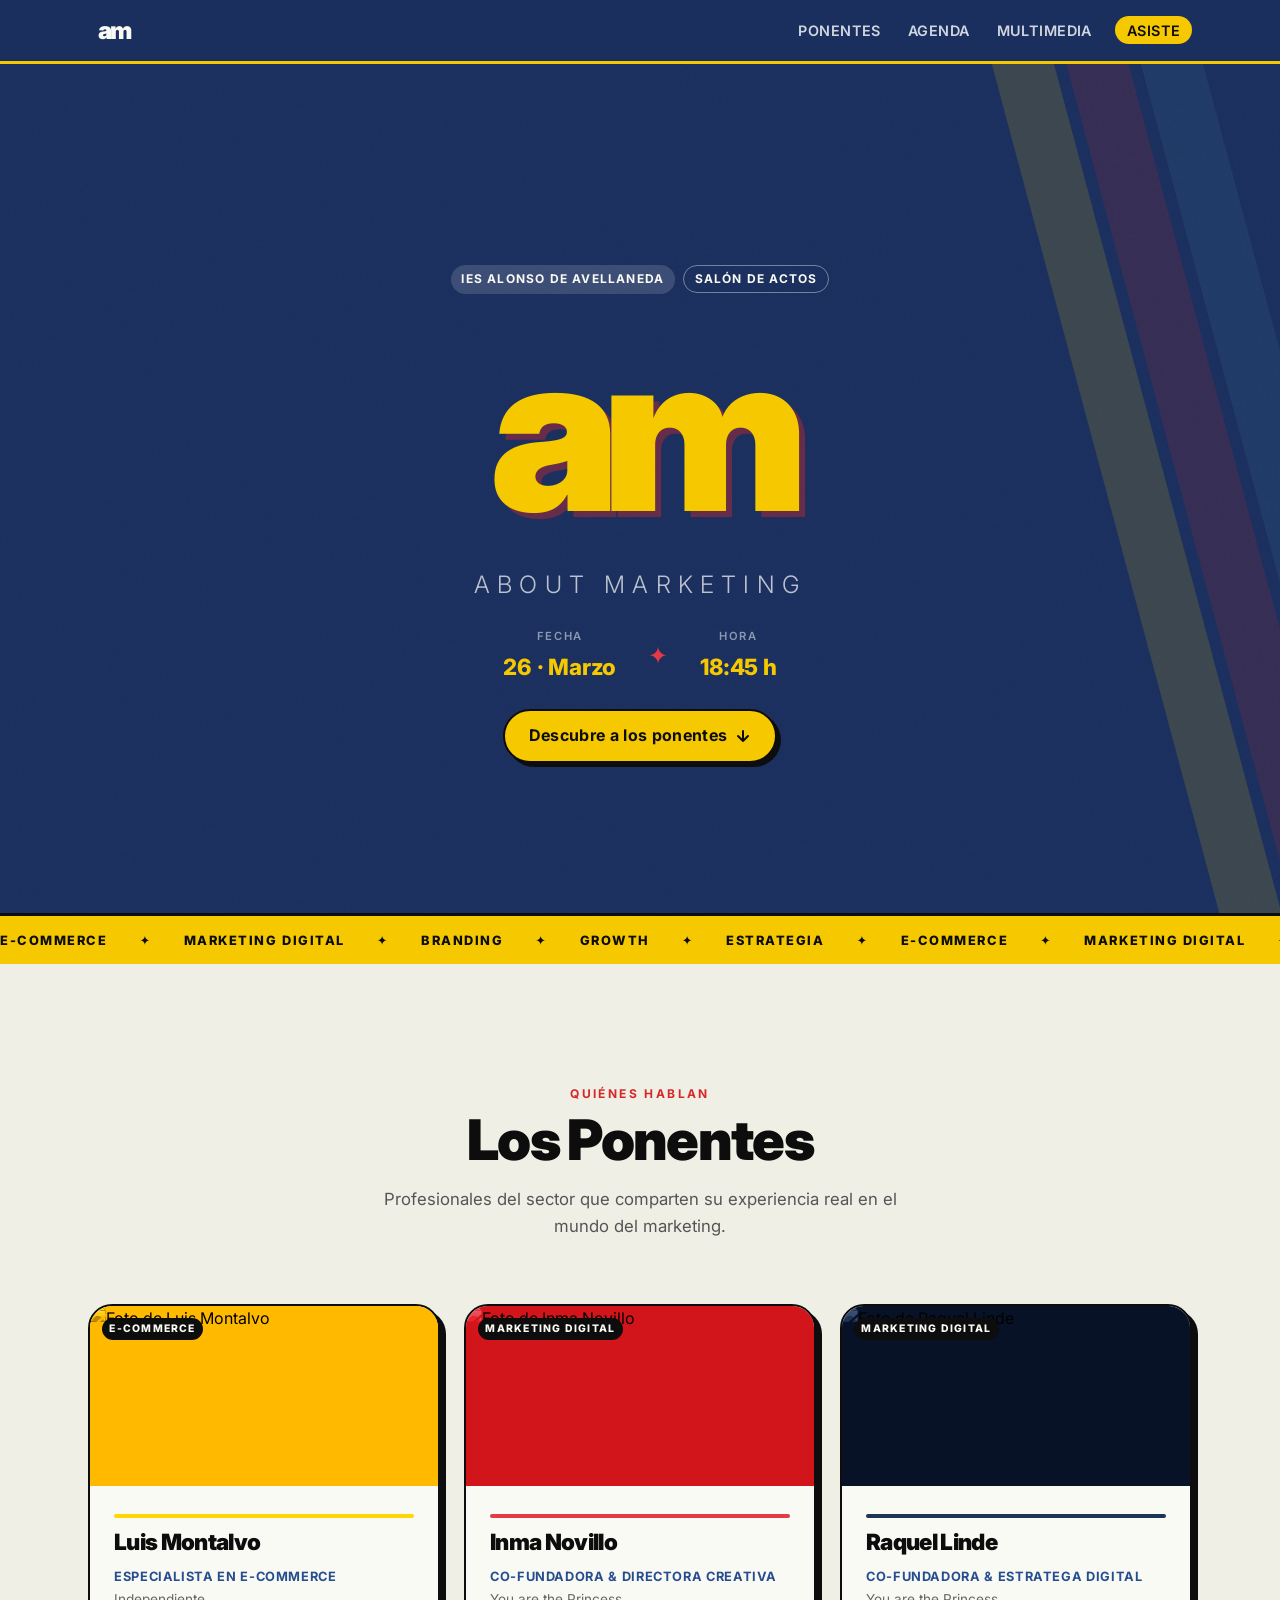
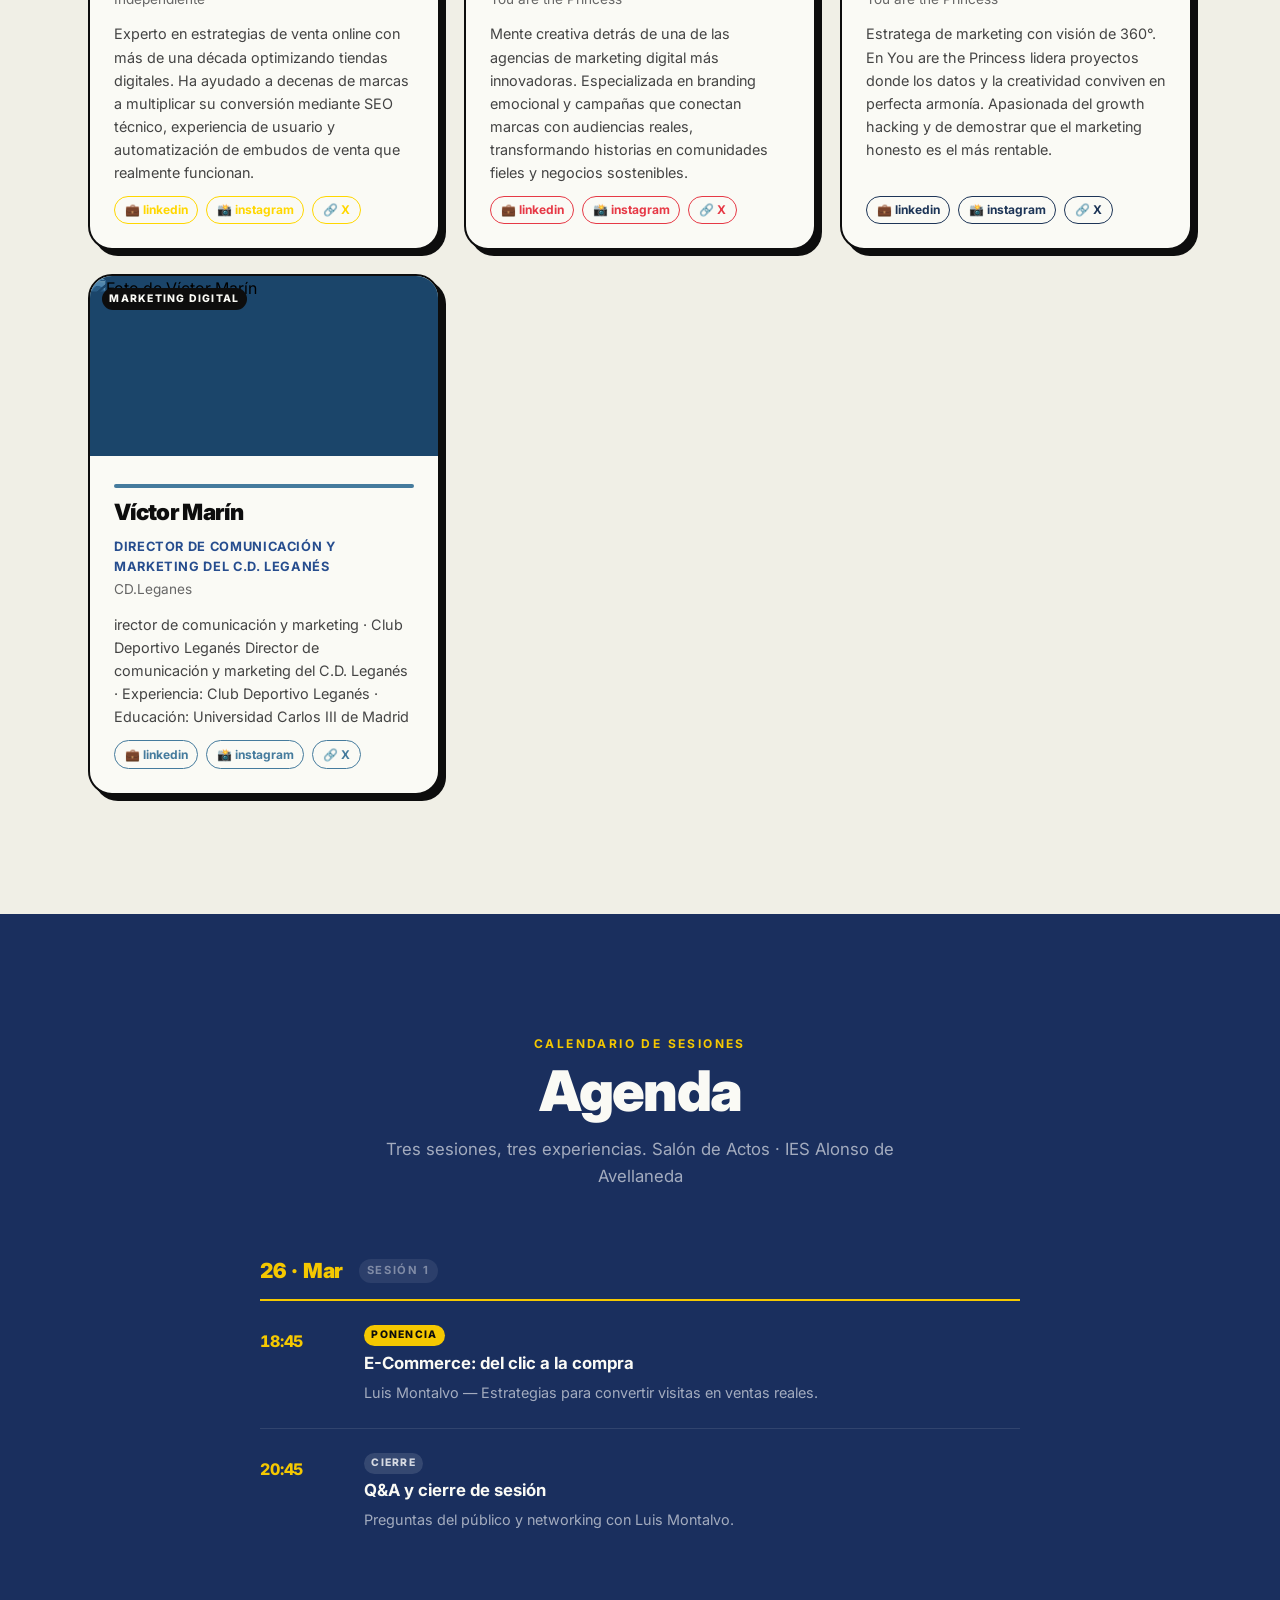
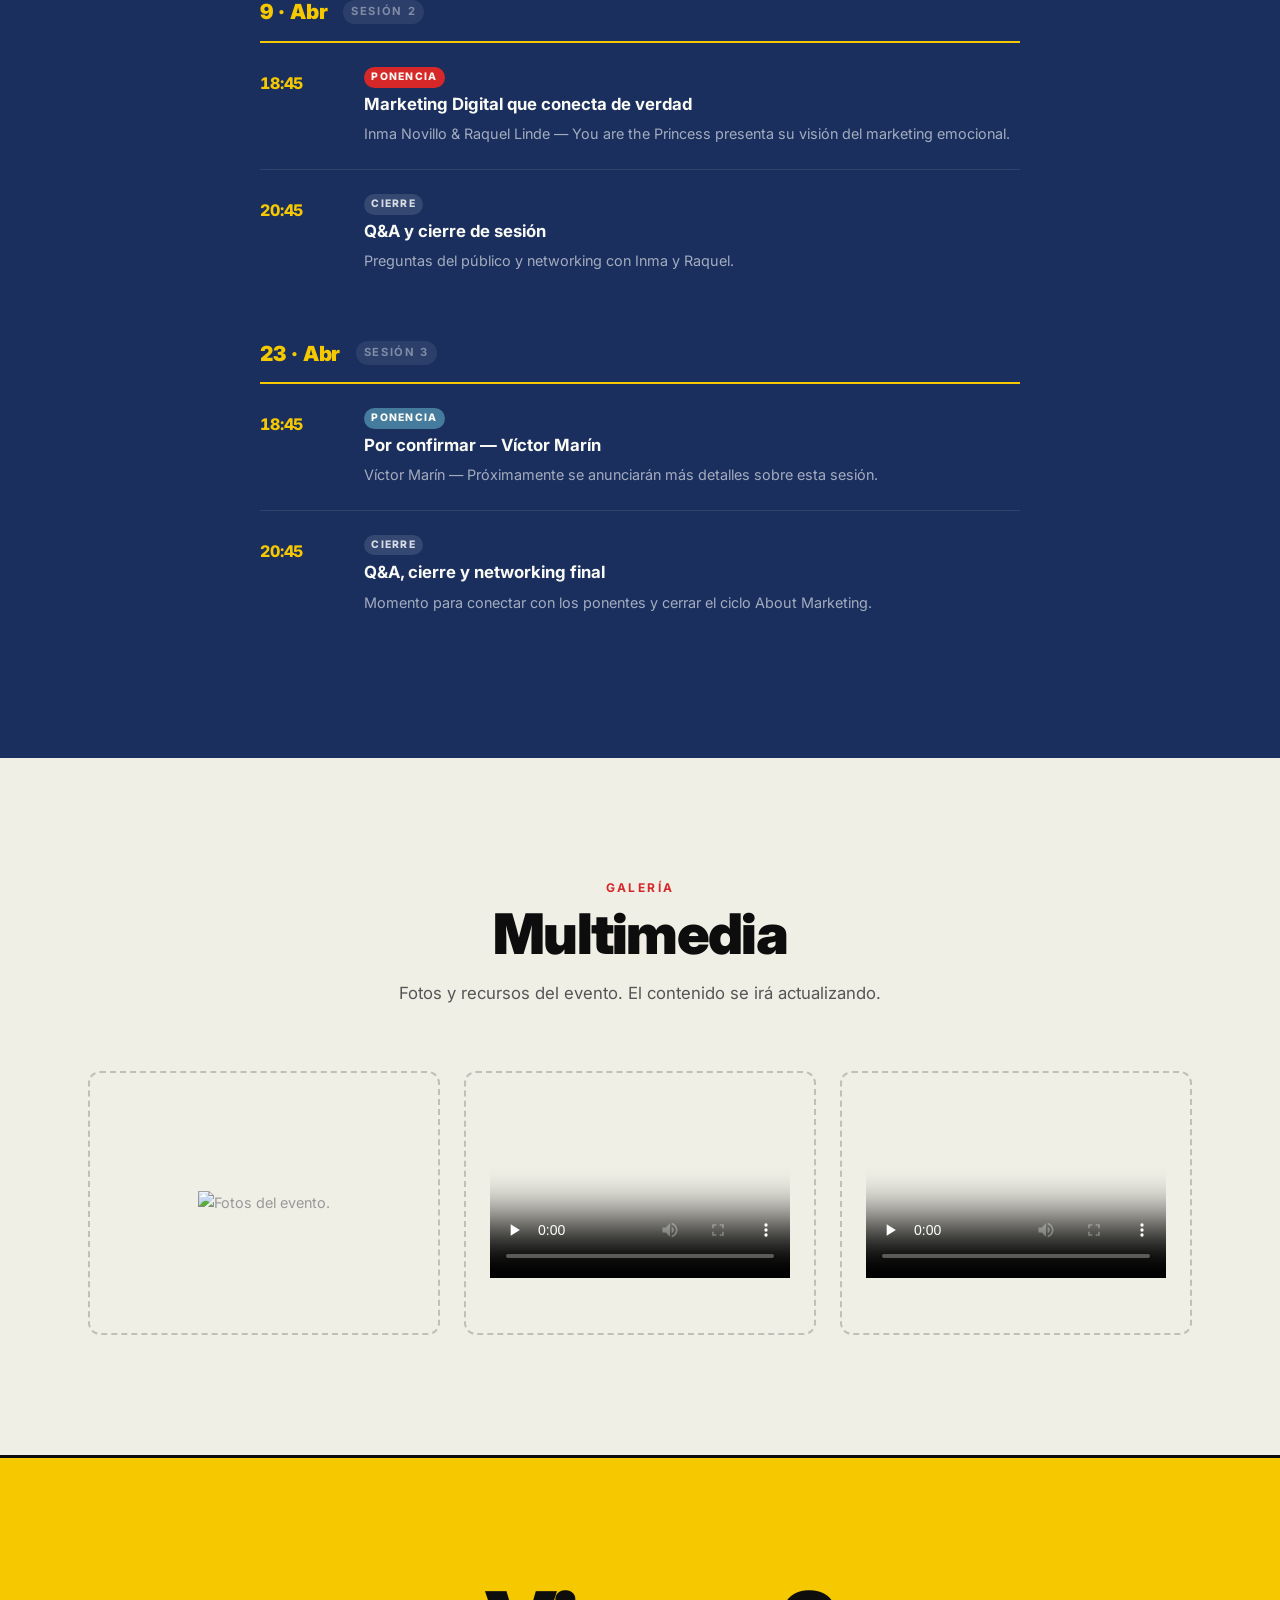
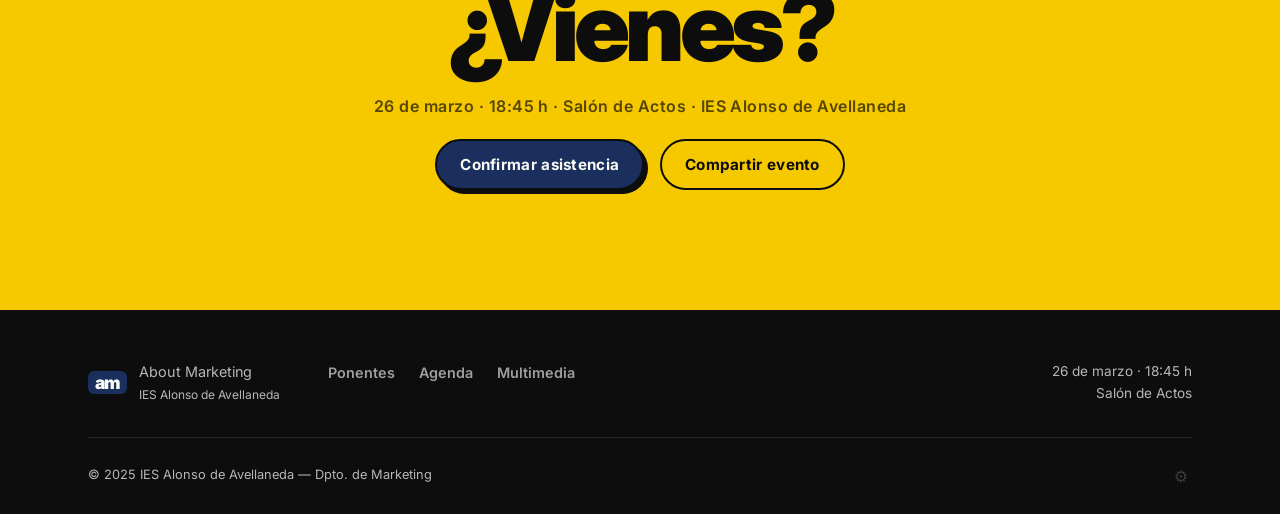
==== index.html @ 589b4cef "Codigo" ====
<!DOCTYPE html>
<html lang="es">
<head>
  <meta charset="UTF-8" />
  <meta name="viewport" content="width=device-width, initial-scale=1.0" />
  <title>About Marketing — IES Alonso de Avellaneda</title>
  <meta name="description" content="Evento de marketing en el IES Alonso de Avellaneda. 26 de marzo, 18:45h." />
  <link rel="preconnect" href="https://fonts.googleapis.com" />
  <link rel="preconnect" href="https://fonts.gstatic.com" crossorigin />
  <link href="https://fonts.googleapis.com/css2?family=Inter:wght@300;400;500;600;700;900&display=swap" rel="stylesheet" />
  <link rel="stylesheet" href="style.css" />
</head>
<body>

  <!-- ═══════════════════════════════ HEADER / NAV ═══════════════════════════════ -->
  <header class="site-header" id="site-header">
    <nav class="nav-container">
      <a href="#hero" class="nav-logo" aria-label="About Marketing">
        <span class="logo-am">am</span>
      </a>
      <button class="nav-toggle" id="nav-toggle" aria-label="Abrir menú" aria-expanded="false">
        <span></span><span></span><span></span>
      </button>
      <ul class="nav-links" id="nav-links" role="list">
        <li><a href="#ponentes" class="nav-link">Ponentes</a></li>
        <li><a href="#agenda" class="nav-link">Agenda</a></li>
        <li><a href="#multimedia" class="nav-link">Multimedia</a></li>
        <li><a href="#contacto" class="nav-link nav-link--cta">Asiste</a></li>
      </ul>
    </nav>
  </header>

  <main>

    <!-- ═══════════════════════════════ HERO ═══════════════════════════════ -->
    <section class="hero" id="hero" aria-label="Presentación del evento">
      <div class="hero__noise"></div>
      <div class="hero__stripes" aria-hidden="true">
        <div class="stripe stripe--yellow"></div>
        <div class="stripe stripe--red"></div>
        <div class="stripe stripe--blue"></div>
      </div>

      <div class="hero__content">
        <div class="hero__eyebrow">
          <span class="badge">IES Alonso de Avellaneda</span>
          <span class="badge badge--outline">Salón de Actos</span>
        </div>

        <h1 class="hero__logo-text" aria-label="About Marketing">
          <span class="logo-big">am</span>
        </h1>

        <p class="hero__tagline">About Marketing</p>

        <div class="hero__meta">
          <div class="hero__date">
            <span class="meta-label">Fecha</span>
            <strong class="meta-value">26 · Marzo</strong>
          </div>
          <div class="hero__divider" aria-hidden="true">✦</div>
          <div class="hero__time">
            <span class="meta-label">Hora</span>
            <strong class="meta-value">18:45 h</strong>
          </div>
        </div>

        <a href="#ponentes" class="btn btn--primary hero__cta">
          Descubre a los ponentes
          <svg width="16" height="16" viewBox="0 0 16 16" fill="none" aria-hidden="true">
            <path d="M8 3v10M3 8l5 5 5-5" stroke="currentColor" stroke-width="2" stroke-linecap="round" stroke-linejoin="round"/>
          </svg>
        </a>
      </div>

      <div class="hero__ticker" aria-hidden="true">
        <div class="ticker__inner">
          <span>E-COMMERCE</span>
          <span>✦</span>
          <span>MARKETING DIGITAL</span>
          <span>✦</span>
          <span>BRANDING</span>
          <span>✦</span>
          <span>GROWTH</span>
          <span>✦</span>
          <span>ESTRATEGIA</span>
          <span>✦</span>
          <span>E-COMMERCE</span>
          <span>✦</span>
          <span>MARKETING DIGITAL</span>
          <span>✦</span>
          <span>BRANDING</span>
          <span>✦</span>
          <span>GROWTH</span>
          <span>✦</span>
          <span>ESTRATEGIA</span>
          <span>✦</span>
        </div>
      </div>
    </section>

    <!-- ═══════════════════════════════ PONENTES ═══════════════════════════════ -->
    <section class="section ponentes" id="ponentes" aria-labelledby="ponentes-title">
      <div class="container">
        <header class="section__header">
          <p class="section__eyebrow">Quiénes hablan</p>
          <h2 class="section__title" id="ponentes-title">Los Ponentes</h2>
          <p class="section__subtitle">Profesionales del sector que comparten su experiencia real en el mundo del marketing.</p>
        </header>

        <!-- JS renderiza las cards aquí -->
        <div class="ponentes__grid" id="ponentes-grid" role="list" aria-live="polite" aria-label="Lista de ponentes">
          <!-- cards inyectadas por utils.js -->
        </div>

        <div class="ponentes__loading" id="ponentes-loading" aria-live="polite">
          <div class="loader"></div>
          <p>Cargando ponentes…</p>
        </div>
      </div>
    </section>

    <!-- ═══════════════════════════════ AGENDA ═══════════════════════════════ -->
    <section class="section agenda" id="agenda" aria-labelledby="agenda-title">
      <div class="container">
        <header class="section__header">
          <p class="section__eyebrow">Calendario de sesiones</p>
          <h2 class="section__title" id="agenda-title">Agenda</h2>
          <p class="section__subtitle" style="color:rgba(255,255,255,0.6);">Tres sesiones, tres experiencias. Salón de Actos · IES Alonso de Avellaneda</p>
        </header>

        <!-- ── SESIÓN 1 · 26 marzo ── -->
        <div class="agenda__session">
          <div class="agenda__session-header">
            <span class="agenda__session-date">26 · Mar</span>
            <span class="agenda__session-label">Sesión 1</span>
          </div>
          <ol class="agenda__list" role="list">
            <li class="agenda__item">
              <div class="agenda__time">18:45</div>
              <div class="agenda__body">
                <span class="agenda__tag agenda__tag--yellow">Ponencia</span>
                <h3 class="agenda__event">E-Commerce: del clic a la compra</h3>
                <p class="agenda__desc">Luis Montalvo — Estrategias para convertir visitas en ventas reales.</p>
              </div>
            </li>
            <li class="agenda__item">
              <div class="agenda__time">20:45</div>
              <div class="agenda__body">
                <span class="agenda__tag">Cierre</span>
                <h3 class="agenda__event">Q&A y cierre de sesión</h3>
                <p class="agenda__desc">Preguntas del público y networking con Luis Montalvo.</p>
              </div>
            </li>
          </ol>
        </div>

        <!-- ── SESIÓN 2 · 9 abril ── -->
        <div class="agenda__session">
          <div class="agenda__session-header">
            <span class="agenda__session-date">9 · Abr</span>
            <span class="agenda__session-label">Sesión 2</span>
          </div>
          <ol class="agenda__list" role="list">
            <li class="agenda__item">
              <div class="agenda__time">18:45</div>
              <div class="agenda__body">
                <span class="agenda__tag agenda__tag--red">Ponencia</span>
                <h3 class="agenda__event">Marketing Digital que conecta de verdad</h3>
                <p class="agenda__desc">Inma Novillo & Raquel Linde — You are the Princess presenta su visión del marketing emocional.</p>
              </div>
            </li>
            <li class="agenda__item">
              <div class="agenda__time">20:45</div>
              <div class="agenda__body">
                <span class="agenda__tag">Cierre</span>
                <h3 class="agenda__event">Q&A y cierre de sesión</h3>
                <p class="agenda__desc">Preguntas del público y networking con Inma y Raquel.</p>
              </div>
            </li>
          </ol>
        </div>

        <!-- ── SESIÓN 3 · 23 abril ── -->
        <div class="agenda__session">
          <div class="agenda__session-header">
            <span class="agenda__session-date">23 · Abr</span>
            <span class="agenda__session-label">Sesión 3</span>
          </div>
          <ol class="agenda__list" role="list">
            <li class="agenda__item">
              <div class="agenda__time">18:45</div>
              <div class="agenda__body">
                <span class="agenda__tag agenda__tag--blue">Ponencia</span>
                <h3 class="agenda__event">Por confirmar — Víctor Marín</h3>
                <p class="agenda__desc">Víctor Marín — Próximamente se anunciarán más detalles sobre esta sesión.</p>
              </div>
            </li>
            <li class="agenda__item">
              <div class="agenda__time">20:45</div>
              <div class="agenda__body">
                <span class="agenda__tag">Cierre</span>
                <h3 class="agenda__event">Q&A, cierre y networking final</h3>
                <p class="agenda__desc">Momento para conectar con los ponentes y cerrar el ciclo About Marketing.</p>
              </div>
            </li>
          </ol>
        </div>

      </div>
    </section>

    <!-- ═══════════════════════════════ MULTIMEDIA ═══════════════════════════════ -->
    <section class="section multimedia" id="multimedia" aria-labelledby="multimedia-title">
      <div class="container">
        <header class="section__header">
          <p class="section__eyebrow">Galería</p>
          <h2 class="section__title" id="multimedia-title">Multimedia</h2>
          <p class="section__subtitle">Fotos y recursos del evento. El contenido se irá actualizando.</p>
        </header>

        <div class="multimedia__grid">
          <div class="multimedia__placeholder">
            <img src="fotos/evento1.png" alt="Fotos del evento." loading="lazy"/>
          </div>
          <div class="multimedia__placeholder">
            <video controls preload="none" poster="fotos/miniatura1.png">
                <source src="videos/camino.mp4" type="video/mp4" />
            </video>
          </div>
          <div class="multimedia__placeholder">
            <video controls preload="none" poster="fotos/miniatura.png">
                <source src="videos/evento.mp4" type="video/mp4" />
            </video>
          </div>
        </div>
      </div>
    </section>

    <!-- ═══════════════════════════════ CONTACTO / CTA ═══════════════════════════════ -->
    <section class="section contacto" id="contacto" aria-labelledby="contacto-title">
      <div class="container">
        <div class="contacto__inner">
          <h2 class="contacto__title" id="contacto-title">¿Vienes?</h2>
          <p class="contacto__desc">26 de marzo · 18:45 h · Salón de Actos · IES Alonso de Avellaneda</p>
          <div class="contacto__actions">
            <a href="mailto:info@iesalonsoavellaneda.es" class="btn btn--primary">Confirmar asistencia</a>
            <button class="btn btn--ghost" id="share-btn">Compartir evento</button>
          </div>
        </div>
      </div>
    </section>

  </main>

  <!-- ═══════════════════════════════ FOOTER ═══════════════════════════════ -->
  <footer class="site-footer" id="footer">
    <div class="container">
      <div class="footer__grid">
        <div class="footer__brand">
          <span class="logo-am logo-am--small">am</span>
          <p>About Marketing<br><small>IES Alonso de Avellaneda</small></p>
        </div>
        <div class="footer__links">
          <a href="#ponentes">Ponentes</a>
          <a href="#agenda">Agenda</a>
          <a href="#multimedia">Multimedia</a>
        </div>
        <div class="footer__info">
          <p>26 de marzo · 18:45 h</p>
          <p>Salón de Actos</p>
        </div>
      </div>
      <div class="footer__bottom">
        <p>&copy; 2025 IES Alonso de Avellaneda — Dpto. de Marketing</p>
        <!-- Trigger oculto para panel de gestión -->
        <button class="admin-trigger" id="admin-trigger" aria-label="Administración" title="Panel de gestión">⚙</button>
      </div>
    </div>
  </footer>

  <!-- ═══════════════════════════════ MODAL ADMIN ═══════════════════════════════ -->
  <div class="modal-overlay" id="admin-modal" role="dialog" aria-modal="true" aria-labelledby="modal-title" hidden>
    <div class="modal">
      <button class="modal__close" id="modal-close" aria-label="Cerrar modal">&times;</button>

      <!-- Pantalla de login -->
      <div class="modal__screen" id="screen-login">
        <h2 class="modal__title" id="modal-title">🔐 Panel de Gestión</h2>
        <p class="modal__subtitle">Introduce la contraseña para continuar</p>
        <div class="form-group">
          <label for="admin-password" class="form-label">Contraseña</label>
          <input type="password" id="admin-password" class="form-input" placeholder="••••••••" autocomplete="current-password" />
        </div>
        <p class="form-error" id="login-error" hidden>Contraseña incorrecta. Inténtalo de nuevo.</p>
        <button class="btn btn--primary btn--full" id="login-submit">Acceder</button>
      </div>

      <!-- Pantalla de formulario de nuevo ponente -->
      <div class="modal__screen" id="screen-form" hidden>
        <h2 class="modal__title">✨ Añadir Ponente</h2>
        <p class="modal__subtitle">El nuevo ponente aparecerá junto al resto al guardar.</p>

        <div class="form-group">
          <label for="f-nombre" class="form-label">Nombre completo *</label>
          <input type="text" id="f-nombre" class="form-input" placeholder="Ej: Ana García" required />
        </div>
        <div class="form-group">
          <label for="f-cargo" class="form-label">Cargo *</label>
          <input type="text" id="f-cargo" class="form-input" placeholder="Ej: CEO & Fundadora" required />
        </div>
        <div class="form-group">
          <label for="f-empresa" class="form-label">Empresa *</label>
          <input type="text" id="f-empresa" class="form-input" placeholder="Ej: Mi Startup SL" required />
        </div>
        <div class="form-group">
          <label for="f-tema" class="form-label">Tema de ponencia *</label>
          <input type="text" id="f-tema" class="form-input" placeholder="Ej: Social Media" required />
        </div>
        <div class="form-group">
          <label for="f-bio" class="form-label">Bio corta (40-60 palabras) *</label>
          <textarea id="f-bio" class="form-input form-textarea" rows="4" placeholder="Breve descripción profesional…" required></textarea>
          <small class="form-hint" id="bio-counter">0 palabras</small>
        </div>
        <div class="form-group">
          <label for="f-linkedin" class="form-label">LinkedIn (URL)</label>
          <input type="url" id="f-linkedin" class="form-input" placeholder="https://linkedin.com/in/…" />
        </div>
        <div class="form-group">
          <label for="f-instagram" class="form-label">Instagram (URL)</label>
          <input type="url" id="f-instagram" class="form-input" placeholder="https://instagram.com/…" />
        </div>
        <div class="form-group">
          <label for="f-color" class="form-label">Color de acento</label>
          <div class="color-picker-row">
            <input type="color" id="f-color" class="form-color" value="#FFD700" />
            <span id="f-color-label">#FFD700</span>
          </div>
        </div>

        <p class="form-error" id="form-error" hidden>Por favor completa todos los campos obligatorios.</p>
        <p class="form-success" id="form-success" hidden>✅ Ponente añadido correctamente.</p>

        <div class="form-actions">
          <button class="btn btn--ghost" id="form-cancel">Cancelar</button>
          <button class="btn btn--primary" id="form-submit">Guardar Ponente</button>
        </div>

        <!-- Sección gestión de ponentes guardados -->
        <div class="saved-ponentes" id="saved-ponentes-section">
          <h3 class="saved-title">Ponentes en LocalStorage</h3>
          <ul id="saved-ponentes-list" class="saved-list"></ul>
          <button class="btn btn--danger" id="clear-storage" style="margin-top:1rem;font-size:0.8rem;">🗑 Limpiar LocalStorage</button>
        </div>
      </div>
    </div>
  </div>

  <script src="utils.js"></script>
</body>
</html>
---- style.css ----
/* ═══════════════════════════════════════════════════════
   ABOUT MARKETING — style.css
   Estética: Festival Retro California · Paleta Amarillo/Azul/Rojo
   ═══════════════════════════════════════════════════════ */

/* ── TOKENS ─────────────────────────────────────────── */
:root {
  --yellow:      #F5C800;
  --yellow-dark: #D4A900;
  --red:         #D62828;
  --red-light:   #E63946;
  --blue:        #1A2F5E;
  --blue-mid:    #264D8E;
  --blue-light:  #457B9D;
  --white:       #FAFAF5;
  --off-white:   #F0EFE6;
  --ink:         #0D0D0D;

  --radius-sm:   6px;
  --radius-md:   12px;
  --radius-lg:   24px;
  --radius-pill: 999px;

  --shadow-sm: 0 2px 8px rgba(0,0,0,0.12);
  --shadow-md: 0 6px 24px rgba(0,0,0,0.18);
  --shadow-lg: 0 16px 48px rgba(0,0,0,0.24);

  --nav-h: 64px;
  --section-gap: clamp(64px, 10vw, 120px);
  --container-max: 1200px;
  --container-pad: clamp(16px, 4vw, 48px);

  --font-body:    'Inter', system-ui, sans-serif;
  --font-display: 'Inter', system-ui, sans-serif; /* bold weights as display */

  --ease-spring: cubic-bezier(0.34, 1.56, 0.64, 1);
  --ease-smooth: cubic-bezier(0.4, 0, 0.2, 1);
}

/* ── RESET & BASE ───────────────────────────────────── */
*, *::before, *::after {
  box-sizing: border-box;
  margin: 0;
  padding: 0;
}

html {
  scroll-behavior: smooth;
  scroll-padding-top: var(--nav-h);
  font-size: 16px;
  -webkit-text-size-adjust: 100%;
}

body {
  font-family: var(--font-body);
  background-color: var(--off-white);
  color: var(--ink);
  line-height: 1.6;
  overflow-x: hidden;
}

img, video { max-width: 100%; display: block; }
button { cursor: pointer; border: none; background: none; font-family: inherit; }
a { color: inherit; text-decoration: none; }
ul, ol { list-style: none; }
[hidden] { display: none !important; }

/* ── LOGO AM ────────────────────────────────────────── */
.logo-am {
  font-family: var(--font-body);
  font-weight: 900;
  font-size: 1.5rem;
  letter-spacing: -0.06em;
  color: var(--white);
  background: var(--blue);
  padding: 0.15em 0.4em;
  border-radius: var(--radius-sm);
  display: inline-block;
  line-height: 1;
  text-transform: lowercase;
  transition: transform 0.2s var(--ease-spring), background 0.2s;
}
.logo-am:hover { transform: rotate(-3deg) scale(1.08); background: var(--red); }
.logo-am--small { font-size: 1.1rem; }

/* ── CONTAINER ──────────────────────────────────────── */
.container {
  max-width: var(--container-max);
  margin-inline: auto;
  padding-inline: var(--container-pad);
}

/* ── BUTTONS ────────────────────────────────────────── */
.btn {
  display: inline-flex;
  align-items: center;
  gap: 0.5em;
  padding: 0.75em 1.5em;
  border-radius: var(--radius-pill);
  font-weight: 700;
  font-size: 0.95rem;
  letter-spacing: 0.02em;
  transition: transform 0.2s var(--ease-spring), box-shadow 0.2s, background 0.2s, color 0.2s;
  position: relative;
  overflow: hidden;
}
.btn::after {
  content: '';
  position: absolute;
  inset: 0;
  background: rgba(255,255,255,0.15);
  opacity: 0;
  transition: opacity 0.2s;
}
.btn:hover::after { opacity: 1; }
.btn:hover { transform: translateY(-3px); box-shadow: var(--shadow-md); }
.btn:active { transform: translateY(0); }

.btn--primary {
  background: var(--yellow);
  color: var(--ink);
  border: 2px solid var(--ink);
  box-shadow: 4px 4px 0 var(--ink);
}
.btn--primary:hover { box-shadow: 6px 6px 0 var(--ink), var(--shadow-md); }

.btn--ghost {
  background: transparent;
  color: var(--ink);
  border: 2px solid var(--ink);
}
.btn--ghost:hover { background: var(--ink); color: var(--white); }

.btn--danger {
  background: var(--red);
  color: var(--white);
  border: 2px solid var(--red);
  padding: 0.5em 1em;
  border-radius: var(--radius-sm);
}
.btn--full { width: 100%; justify-content: center; }

/* ── NAV / HEADER ───────────────────────────────────── */
.site-header {
  position: sticky;
  top: 0;
  z-index: 100;
  height: var(--nav-h);
  background: var(--blue);
  border-bottom: 3px solid var(--yellow);
  transition: box-shadow 0.3s;
}
.site-header.scrolled { box-shadow: var(--shadow-md); }

.nav-container {
  max-width: var(--container-max);
  margin-inline: auto;
  padding-inline: var(--container-pad);
  height: 100%;
  display: flex;
  align-items: center;
  justify-content: space-between;
  gap: 2rem;
}

.nav-links {
  display: flex;
  align-items: center;
  gap: 0.25rem;
}

.nav-link {
  color: rgba(255,255,255,0.8);
  font-weight: 600;
  font-size: 0.9rem;
  letter-spacing: 0.03em;
  padding: 0.4em 0.8em;
  border-radius: var(--radius-pill);
  transition: color 0.2s, background 0.2s;
  text-transform: uppercase;
}
.nav-link:hover { color: var(--white); background: rgba(255,255,255,0.1); }
.nav-link--cta {
  background: var(--yellow);
  color: var(--ink) !important;
  margin-left: 0.5rem;
}
.nav-link--cta:hover { background: var(--yellow-dark) !important; }

/* Hamburger */
.nav-toggle {
  display: none;
  flex-direction: column;
  gap: 5px;
  padding: 8px;
}
.nav-toggle span {
  display: block;
  width: 24px;
  height: 2px;
  background: var(--white);
  border-radius: 2px;
  transition: transform 0.3s, opacity 0.3s;
}
.nav-toggle.active span:nth-child(1) { transform: translateY(7px) rotate(45deg); }
.nav-toggle.active span:nth-child(2) { opacity: 0; }
.nav-toggle.active span:nth-child(3) { transform: translateY(-7px) rotate(-45deg); }

@media (max-width: 640px) {
  .nav-toggle { display: flex; }
  .nav-links {
    position: absolute;
    top: var(--nav-h);
    left: 0; right: 0;
    flex-direction: column;
    background: var(--blue);
    padding: 1rem;
    gap: 0.5rem;
    transform: translateY(-110%);
    opacity: 0;
    transition: transform 0.3s var(--ease-smooth), opacity 0.3s;
    border-bottom: 3px solid var(--yellow);
  }
  .nav-links.open { transform: translateY(0); opacity: 1; }
  .nav-link { width: 100%; text-align: center; }
}

/* ── HERO ───────────────────────────────────────────── */
.hero {
  min-height: 100svh;
  background: var(--blue);
  color: var(--white);
  display: flex;
  flex-direction: column;
  justify-content: center;
  align-items: center;
  text-align: center;
  position: relative;
  overflow: hidden;
  padding: calc(var(--nav-h) + 2rem) var(--container-pad) 6rem;
}

/* Noise texture overlay */
.hero__noise {
  position: absolute;
  inset: 0;
  background-image: url("data:image/svg+xml,%3Csvg viewBox='0 0 256 256' xmlns='http://www.w3.org/2000/svg'%3E%3Cfilter id='noise'%3E%3CfeTurbulence type='fractalNoise' baseFrequency='0.9' numOctaves='4' stitchTiles='stitch'/%3E%3C/filter%3E%3Crect width='100%25' height='100%25' filter='url(%23noise)' opacity='0.04'/%3E%3C/svg%3E");
  opacity: 0.4;
  pointer-events: none;
}

/* Decorative stripes */
.hero__stripes {
  position: absolute;
  right: -40px;
  top: 50%;
  transform: translateY(-50%) rotate(-15deg);
  display: flex;
  gap: 12px;
  height: 150%;
  opacity: 0.15;
}
.stripe { width: 60px; height: 100%; }
.stripe--yellow { background: var(--yellow); }
.stripe--red    { background: var(--red); }
.stripe--blue   { background: var(--blue-light); }

.hero__content {
  position: relative;
  z-index: 1;
  display: flex;
  flex-direction: column;
  align-items: center;
  gap: 1.5rem;
  animation: fadeUp 0.8s var(--ease-smooth) both;
}

@keyframes fadeUp {
  from { opacity: 0; transform: translateY(32px); }
  to   { opacity: 1; transform: translateY(0); }
}

.hero__eyebrow {
  display: flex;
  gap: 0.5rem;
  flex-wrap: wrap;
  justify-content: center;
}

.badge {
  font-size: 0.75rem;
  font-weight: 700;
  letter-spacing: 0.1em;
  text-transform: uppercase;
  padding: 0.3em 0.9em;
  border-radius: var(--radius-pill);
  background: rgba(255,255,255,0.15);
  color: var(--white);
  backdrop-filter: blur(8px);
}
.badge--outline {
  background: transparent;
  border: 1px solid rgba(255,255,255,0.4);
}

.logo-big {
  font-family: var(--font-body);
  font-weight: 900;
  font-size: clamp(6rem, 20vw, 14rem);
  letter-spacing: -0.08em;
  line-height: 1;
  color: var(--yellow);
  text-shadow: 6px 6px 0 rgba(214,40,40,0.4);
  display: block;
  animation: fadeUp 0.8s 0.1s var(--ease-smooth) both;
}

.hero__tagline {
  font-size: clamp(1rem, 3vw, 1.5rem);
  font-weight: 300;
  letter-spacing: 0.3em;
  text-transform: uppercase;
  color: rgba(255,255,255,0.7);
  animation: fadeUp 0.8s 0.2s var(--ease-smooth) both;
}

.hero__meta {
  display: flex;
  align-items: center;
  gap: 2rem;
  animation: fadeUp 0.8s 0.3s var(--ease-smooth) both;
}
.hero__date, .hero__time {
  display: flex;
  flex-direction: column;
  gap: 0.2rem;
}
.meta-label {
  font-size: 0.7rem;
  letter-spacing: 0.15em;
  text-transform: uppercase;
  color: rgba(255,255,255,0.5);
  font-weight: 600;
}
.meta-value {
  font-size: clamp(1.1rem, 3vw, 1.4rem);
  font-weight: 800;
  color: var(--yellow);
  letter-spacing: -0.01em;
}
.hero__divider {
  font-size: 1.5rem;
  color: var(--red-light);
  animation: spin 8s linear infinite;
}
@keyframes spin { to { transform: rotate(360deg); } }

.hero__cta {
  animation: fadeUp 0.8s 0.4s var(--ease-smooth) both;
  font-size: 1rem;
}

/* Ticker */
.hero__ticker {
  position: absolute;
  bottom: 0;
  left: 0; right: 0;
  background: var(--yellow);
  color: var(--ink);
  padding: 0.7rem 0;
  overflow: hidden;
  border-top: 3px solid var(--ink);
}
.ticker__inner {
  display: inline-flex;
  gap: 2rem;
  font-weight: 800;
  font-size: 0.8rem;
  letter-spacing: 0.12em;
  white-space: nowrap;
  animation: ticker 20s linear infinite;
}
@keyframes ticker {
  from { transform: translateX(0); }
  to   { transform: translateX(-50%); }
}

/* ── SECTION COMMON ─────────────────────────────────── */
.section {
  padding-block: var(--section-gap);
}
.section__header {
  text-align: center;
  margin-bottom: clamp(2rem, 5vw, 4rem);
}
.section__eyebrow {
  font-size: 0.75rem;
  font-weight: 700;
  letter-spacing: 0.2em;
  text-transform: uppercase;
  color: var(--red);
  margin-bottom: 0.5rem;
}
.section__title {
  font-size: clamp(2rem, 6vw, 3.5rem);
  font-weight: 900;
  letter-spacing: -0.03em;
  line-height: 1.05;
  color: var(--ink);
}
.section__subtitle {
  margin-top: 1rem;
  font-size: 1.05rem;
  color: #555;
  max-width: 560px;
  margin-inline: auto;
}

/* ── PONENTES ───────────────────────────────────────── */
.ponentes { background: var(--off-white); }

.ponentes__grid {
  display: grid;
  grid-template-columns: repeat(auto-fill, minmax(300px, 1fr));
  gap: 1.5rem;
}

.ponentes__loading {
  display: flex;
  flex-direction: column;
  align-items: center;
  gap: 1rem;
  padding: 3rem;
  color: #777;
}
.loader {
  width: 36px; height: 36px;
  border: 3px solid rgba(0,0,0,0.1);
  border-top-color: var(--blue);
  border-radius: 50%;
  animation: spin 0.8s linear infinite;
}

/* ── PONENTE CARD ───────────────────────────────────── */
.card {
  background: var(--white);
  border-radius: var(--radius-lg);
  border: 2px solid var(--ink);
  box-shadow: 6px 6px 0 var(--ink);
  overflow: hidden;
  display: flex;
  flex-direction: column;
  transition: transform 0.25s var(--ease-spring), box-shadow 0.25s var(--ease-spring);
  animation: cardIn 0.5s var(--ease-spring) both;
}
@keyframes cardIn {
  from { opacity: 0; transform: translateY(24px) scale(0.97); }
  to   { opacity: 1; transform: translateY(0) scale(1); }
}
.card:hover {
  transform: translateY(-8px) rotate(-1deg);
  box-shadow: 10px 10px 0 var(--ink);
}

/* Card header / avatar area */
.card__header {
  position: relative;
  height: 180px;
  overflow: hidden;
  display: flex;
  align-items: center;
  justify-content: center;
}
.card__avatar-placeholder {
  width: 100px; height: 100px;
  border-radius: 50%;
  border: 3px solid var(--ink);
  display: flex;
  align-items: center;
  justify-content: center;
  font-size: 2.5rem;
  background: rgba(255,255,255,0.2);
  backdrop-filter: blur(4px);
  z-index: 1;
  position: relative;
}
.card__img {
  width: 100%; height: 100%;
  object-fit: cover;
  /* Duotone via CSS */
  filter: grayscale(100%) contrast(1.2);
  mix-blend-mode: luminosity;
}
.card__img-duotone {
  position: absolute;
  inset: 0;
  mix-blend-mode: multiply;
  opacity: 0.85;
}

.card__tag {
  position: absolute;
  top: 12px; left: 12px;
  background: var(--ink);
  color: var(--white);
  font-size: 0.65rem;
  font-weight: 800;
  letter-spacing: 0.12em;
  text-transform: uppercase;
  padding: 0.25em 0.7em;
  border-radius: var(--radius-pill);
}

.card__body {
  padding: 1.5rem;
  flex: 1;
  display: flex;
  flex-direction: column;
  gap: 0.75rem;
}

.card__nombre {
  font-size: 1.4rem;
  font-weight: 900;
  letter-spacing: -0.03em;
  line-height: 1.1;
  color: var(--ink);
}

.card__meta {
  display: flex;
  flex-direction: column;
  gap: 0.1rem;
}
.card__cargo {
  font-size: 0.8rem;
  font-weight: 700;
  color: var(--blue-mid);
  text-transform: uppercase;
  letter-spacing: 0.05em;
}
.card__empresa {
  font-size: 0.85rem;
  color: #666;
}

.card__bio {
  font-size: 0.9rem;
  line-height: 1.6;
  color: #444;
  flex: 1;
}

.card__accent-bar {
  height: 4px;
  border-radius: var(--radius-pill);
  margin-top: 0.25rem;
}

.card__redes {
  display: flex;
  gap: 0.5rem;
  flex-wrap: wrap;
}
.card__red {
  display: inline-flex;
  align-items: center;
  gap: 0.3em;
  font-size: 0.75rem;
  font-weight: 700;
  padding: 0.3em 0.8em;
  border-radius: var(--radius-pill);
  border: 1.5px solid currentColor;
  transition: background 0.2s, color 0.2s;
  text-decoration: none;
}
.card__red:hover { background: var(--ink); color: var(--white) !important; border-color: var(--ink); }

/* card local badge */
.card__local-badge {
  position: absolute;
  bottom: 10px; right: 12px;
  background: var(--yellow);
  color: var(--ink);
  font-size: 0.6rem;
  font-weight: 800;
  padding: 0.2em 0.5em;
  border-radius: var(--radius-pill);
  letter-spacing: 0.1em;
  text-transform: uppercase;
  border: 1.5px solid var(--ink);
}

/* ── AGENDA ─────────────────────────────────────────── */
.agenda { background: var(--blue); color: var(--white); }
.agenda .section__title { color: var(--white); }
.agenda .section__eyebrow { color: var(--yellow); }

.agenda__list {
  max-width: 760px;
  margin-inline: auto;
  display: flex;
  flex-direction: column;
  gap: 0;
}

.agenda__item {
  display: grid;
  grid-template-columns: 80px 1fr;
  gap: 1.5rem;
  padding-block: 1.5rem;
  border-bottom: 1px solid rgba(255,255,255,0.1);
  counter-increment: agenda;
  animation: fadeUp 0.5s var(--ease-smooth) both;
}
.agenda__item:last-child { border-bottom: none; }

.agenda__time {
  font-size: 1rem;
  font-weight: 800;
  color: var(--yellow);
  font-variant-numeric: tabular-nums;
  padding-top: 0.25rem;
  letter-spacing: -0.01em;
}

.agenda__body { display: flex; flex-direction: column; gap: 0.4rem; }

.agenda__tag {
  display: inline-block;
  font-size: 0.65rem;
  font-weight: 800;
  letter-spacing: 0.12em;
  text-transform: uppercase;
  padding: 0.2em 0.7em;
  border-radius: var(--radius-pill);
  background: rgba(255,255,255,0.12);
  color: rgba(255,255,255,0.8);
  align-self: flex-start;
}
.agenda__tag--yellow { background: var(--yellow); color: var(--ink); }
.agenda__tag--red    { background: var(--red); color: var(--white); }
.agenda__tag--blue   { background: var(--blue-light); color: var(--white); }

/* Session groups */
.agenda__session {
  max-width: 760px;
  margin-inline: auto;
  margin-bottom: 2.5rem;
}
.agenda__session:last-child { margin-bottom: 0; }

.agenda__session-header {
  display: flex;
  align-items: center;
  gap: 1rem;
  padding-bottom: 0.75rem;
  border-bottom: 2px solid var(--yellow);
  margin-bottom: 0;
}
.agenda__session-date {
  font-size: 1.3rem;
  font-weight: 900;
  color: var(--yellow);
  letter-spacing: -0.02em;
  font-variant-numeric: tabular-nums;
}
.agenda__session-label {
  font-size: 0.7rem;
  font-weight: 700;
  letter-spacing: 0.15em;
  text-transform: uppercase;
  color: rgba(255,255,255,0.4);
  background: rgba(255,255,255,0.08);
  padding: 0.25em 0.7em;
  border-radius: var(--radius-pill);
}

.agenda__event {
  font-size: 1.05rem;
  font-weight: 700;
  line-height: 1.3;
  color: var(--white);
}
.agenda__desc {
  font-size: 0.9rem;
  color: rgba(255,255,255,0.6);
}

/* ── MULTIMEDIA ─────────────────────────────────────── */
.multimedia { background: var(--off-white); }

.multimedia__grid {
  display: grid;
  grid-template-columns: repeat(auto-fill, minmax(260px, 1fr));
  gap: 1.5rem;
}

.multimedia__placeholder {
  aspect-ratio: 4/3;
  border: 2px dashed rgba(0,0,0,0.2);
  border-radius: var(--radius-md);
  display: flex;
  flex-direction: column;
  align-items: center;
  justify-content: center;
  gap: 0.75rem;
  color: #999;
  font-size: 0.9rem;
  transition: border-color 0.2s, background 0.2s;
}
.multimedia__placeholder:hover {
  border-color: var(--blue);
  background: rgba(26,47,94,0.04);
}
.placeholder__icon { font-size: 2.5rem; }

/* ── CONTACTO ───────────────────────────────────────── */
.contacto {
  background: var(--yellow);
  border-top: 3px solid var(--ink);
  border-bottom: 3px solid var(--ink);
}
.contacto__inner {
  text-align: center;
  display: flex;
  flex-direction: column;
  align-items: center;
  gap: 1.25rem;
}
.contacto__title {
  font-size: clamp(3rem, 10vw, 6rem);
  font-weight: 900;
  letter-spacing: -0.05em;
  line-height: 1;
  color: var(--ink);
}
.contacto__desc {
  font-size: 1rem;
  font-weight: 600;
  color: rgba(0,0,0,0.65);
  letter-spacing: 0.03em;
}
.contacto__actions {
  display: flex;
  gap: 1rem;
  flex-wrap: wrap;
  justify-content: center;
}
.contacto .btn--primary {
  background: var(--blue);
  color: var(--white);
  border-color: var(--ink);
  box-shadow: 4px 4px 0 var(--ink);
}
.contacto .btn--primary:hover { box-shadow: 6px 6px 0 var(--ink); }

/* ── FOOTER ─────────────────────────────────────────── */
.site-footer {
  background: var(--ink);
  color: rgba(255,255,255,0.7);
  padding-block: 3rem 1.5rem;
}
.footer__grid {
  display: grid;
  grid-template-columns: auto 1fr auto;
  gap: 2rem 3rem;
  align-items: start;
  margin-bottom: 2rem;
}
.footer__brand {
  display: flex;
  align-items: center;
  gap: 0.75rem;
  font-size: 0.9rem;
}
.footer__brand p { line-height: 1.5; }
.footer__links {
  display: flex;
  gap: 1.5rem;
  flex-wrap: wrap;
}
.footer__links a {
  color: rgba(255,255,255,0.6);
  font-size: 0.9rem;
  font-weight: 600;
  transition: color 0.2s;
}
.footer__links a:hover { color: var(--yellow); }
.footer__info { font-size: 0.85rem; text-align: right; }
.footer__bottom {
  border-top: 1px solid rgba(255,255,255,0.1);
  padding-top: 1.5rem;
  display: flex;
  justify-content: space-between;
  align-items: center;
  font-size: 0.8rem;
}

.admin-trigger {
  background: none;
  border: none;
  color: rgba(255,255,255,0.2);
  font-size: 1rem;
  cursor: pointer;
  padding: 0.25rem;
  transition: color 0.3s;
  border-radius: var(--radius-sm);
}
.admin-trigger:hover { color: rgba(255,255,255,0.6); }

@media (max-width: 640px) {
  .footer__grid { grid-template-columns: 1fr; gap: 1.5rem; }
  .footer__info { text-align: left; }
}

/* ── MODAL ──────────────────────────────────────────── */
.modal-overlay {
  position: fixed;
  inset: 0;
  background: rgba(0,0,0,0.7);
  backdrop-filter: blur(6px);
  z-index: 200;
  display: flex;
  align-items: center;
  justify-content: center;
  padding: 1rem;
  animation: overlayIn 0.25s var(--ease-smooth);
}
@keyframes overlayIn { from { opacity: 0; } to { opacity: 1; } }

.modal {
  background: var(--white);
  border-radius: var(--radius-lg);
  border: 2px solid var(--ink);
  box-shadow: 12px 12px 0 var(--ink);
  width: 100%;
  max-width: 540px;
  max-height: 90vh;
  overflow-y: auto;
  padding: 2rem;
  position: relative;
  animation: modalIn 0.3s var(--ease-spring);
}
@keyframes modalIn { from { opacity: 0; transform: scale(0.95) translateY(16px); } to { opacity: 1; transform: scale(1) translateY(0); } }

.modal__close {
  position: absolute;
  top: 1rem; right: 1rem;
  font-size: 1.5rem;
  color: #999;
  transition: color 0.2s, transform 0.2s;
  line-height: 1;
}
.modal__close:hover { color: var(--red); transform: rotate(90deg); }

.modal__title { font-size: 1.5rem; font-weight: 900; letter-spacing: -0.03em; margin-bottom: 0.25rem; }
.modal__subtitle { font-size: 0.9rem; color: #666; margin-bottom: 1.5rem; }

/* ── FORMS ──────────────────────────────────────────── */
.form-group { display: flex; flex-direction: column; gap: 0.35rem; margin-bottom: 1rem; }
.form-label { font-size: 0.8rem; font-weight: 700; letter-spacing: 0.05em; color: var(--ink); text-transform: uppercase; }
.form-input {
  padding: 0.65em 0.9em;
  border: 2px solid rgba(0,0,0,0.15);
  border-radius: var(--radius-md);
  font-family: inherit;
  font-size: 0.95rem;
  background: var(--off-white);
  color: var(--ink);
  transition: border-color 0.2s, box-shadow 0.2s;
  width: 100%;
}
.form-input:focus {
  outline: none;
  border-color: var(--blue);
  box-shadow: 0 0 0 3px rgba(26,47,94,0.12);
}
.form-textarea { resize: vertical; min-height: 100px; }
.form-hint { font-size: 0.75rem; color: #888; }
.form-error { color: var(--red); font-size: 0.85rem; font-weight: 600; margin-bottom: 0.75rem; }
.form-success { color: #2a7a2a; font-size: 0.85rem; font-weight: 600; background: #e8f5e9; padding: 0.5em 0.8em; border-radius: var(--radius-sm); margin-bottom: 0.75rem; }
.form-actions { display: flex; gap: 0.75rem; justify-content: flex-end; margin-top: 0.5rem; }

.color-picker-row { display: flex; align-items: center; gap: 0.75rem; }
.form-color { width: 48px; height: 40px; border-radius: var(--radius-sm); border: 2px solid rgba(0,0,0,0.15); padding: 2px; cursor: pointer; }

/* Saved ponentes list */
.saved-ponentes { margin-top: 2rem; border-top: 1px solid rgba(0,0,0,0.1); padding-top: 1.5rem; }
.saved-title { font-size: 0.85rem; font-weight: 700; text-transform: uppercase; letter-spacing: 0.08em; margin-bottom: 0.75rem; color: #666; }
.saved-list { display: flex; flex-direction: column; gap: 0.5rem; }
.saved-item {
  display: flex;
  justify-content: space-between;
  align-items: center;
  padding: 0.5rem 0.75rem;
  background: var(--off-white);
  border-radius: var(--radius-sm);
  font-size: 0.85rem;
}
.saved-item__name { font-weight: 700; }
.saved-item__del {
  background: none; border: none;
  color: var(--red); font-size: 1rem;
  cursor: pointer; padding: 0.1rem 0.3rem;
  border-radius: var(--radius-sm);
  transition: background 0.2s;
}
.saved-item__del:hover { background: rgba(214,40,40,0.1); }

/* ── ANIMATIONS & SCROLL ────────────────────────────── */
.reveal {
  opacity: 0;
  transform: translateY(20px);
  transition: opacity 0.6s var(--ease-smooth), transform 0.6s var(--ease-smooth);
}
.reveal.visible { opacity: 1; transform: translateY(0); }
.multimedia__item {
  border-radius: var(--radius-md);
  overflow: hidden;
  border: 2px solid var(--ink);
  box-shadow: 4px 4px 0 var(--ink);
  aspect-ratio: 4/3;
  transition: transform 0.25s var(--ease-spring), box-shadow 0.25s;
}
.multimedia__item:hover {
  transform: translateY(-6px) rotate(-1deg);
  box-shadow: 8px 8px 0 var(--ink);
}
.multimedia__item img {
  width: 100%;
  height: 100%;
  object-fit: cover;
}
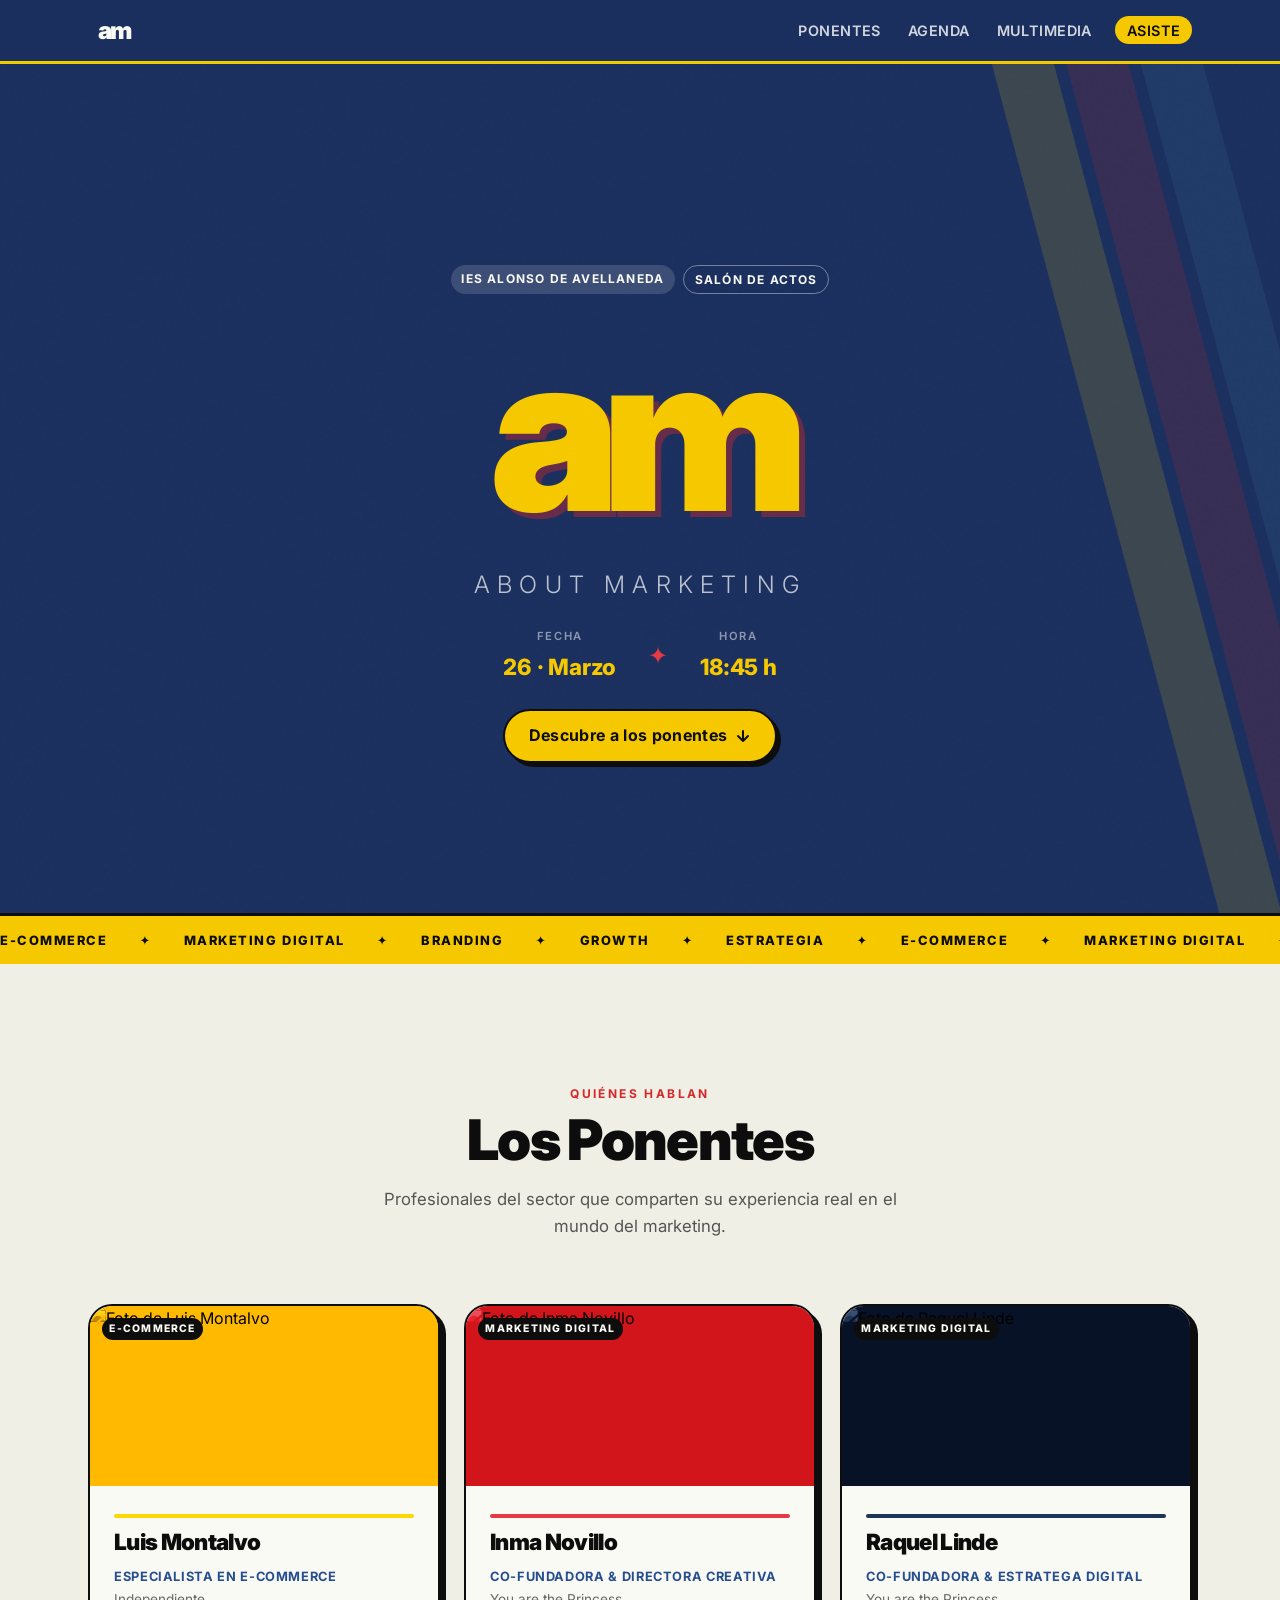
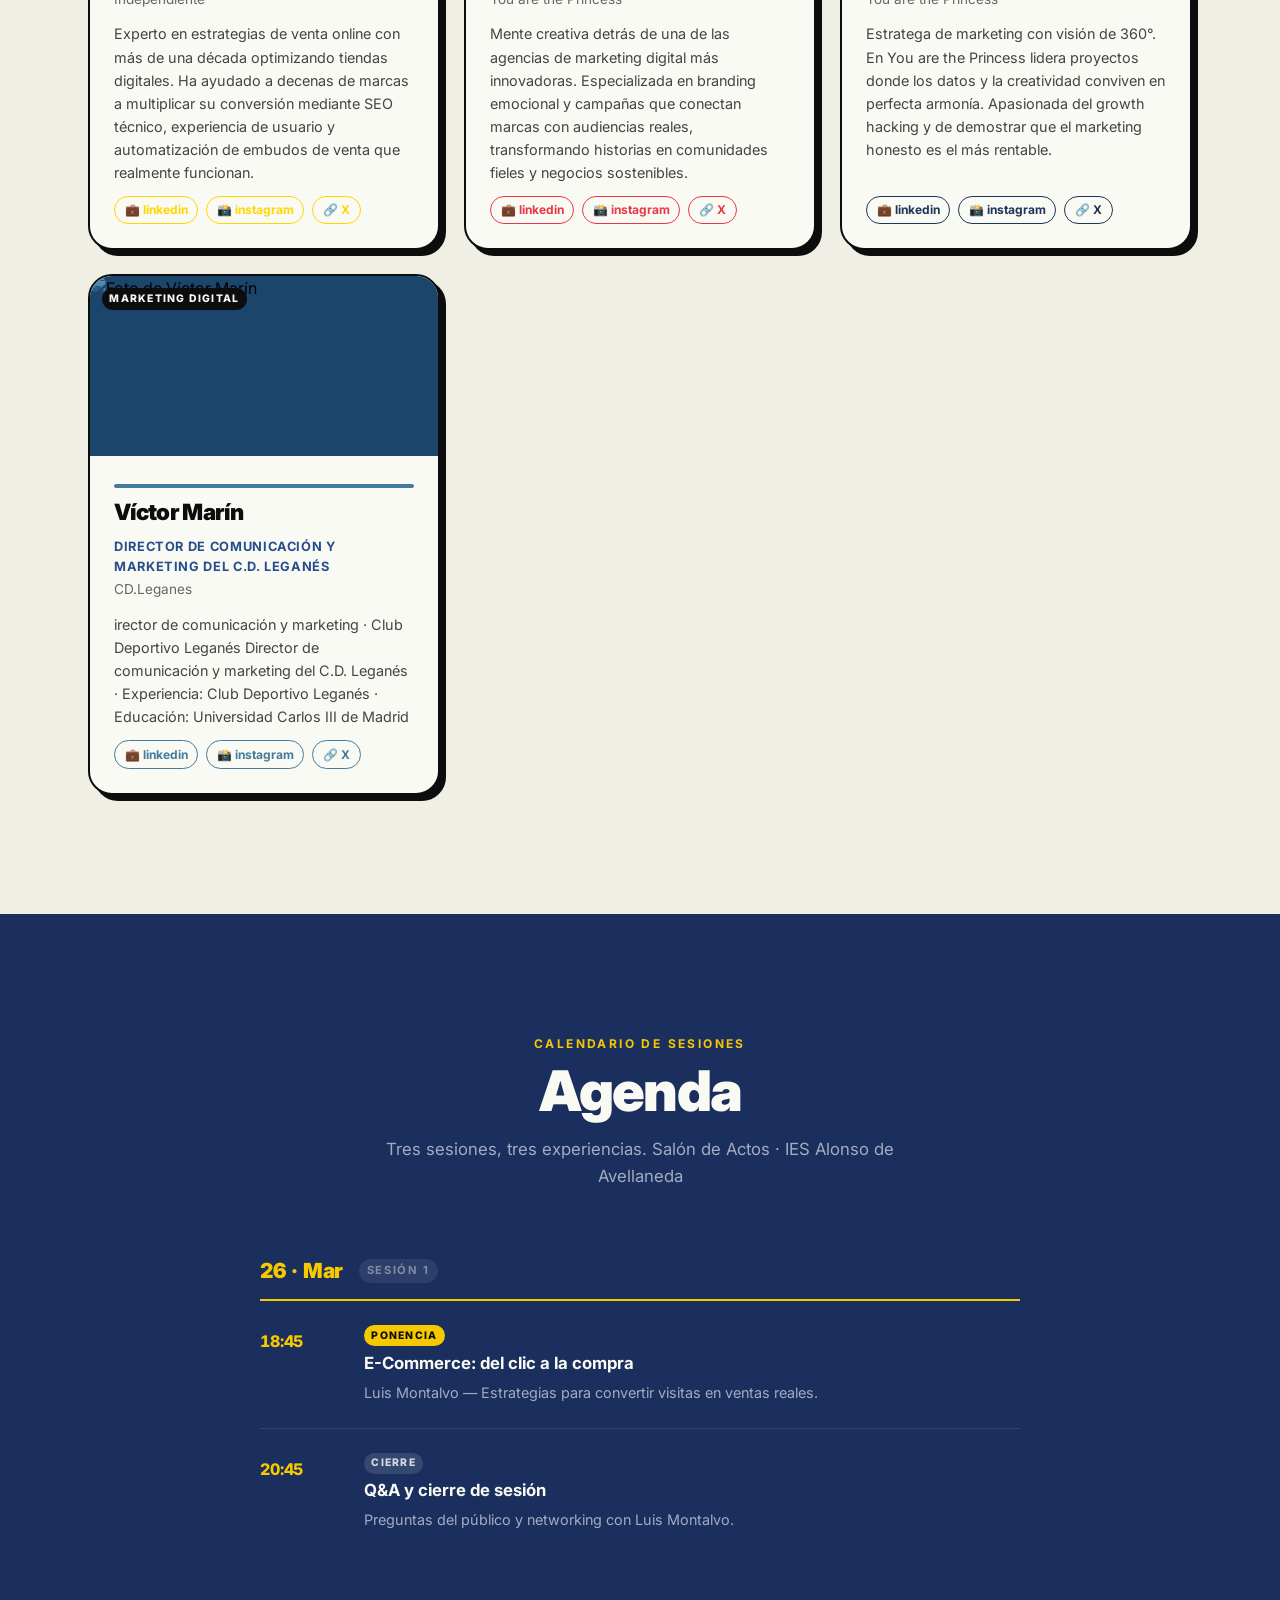
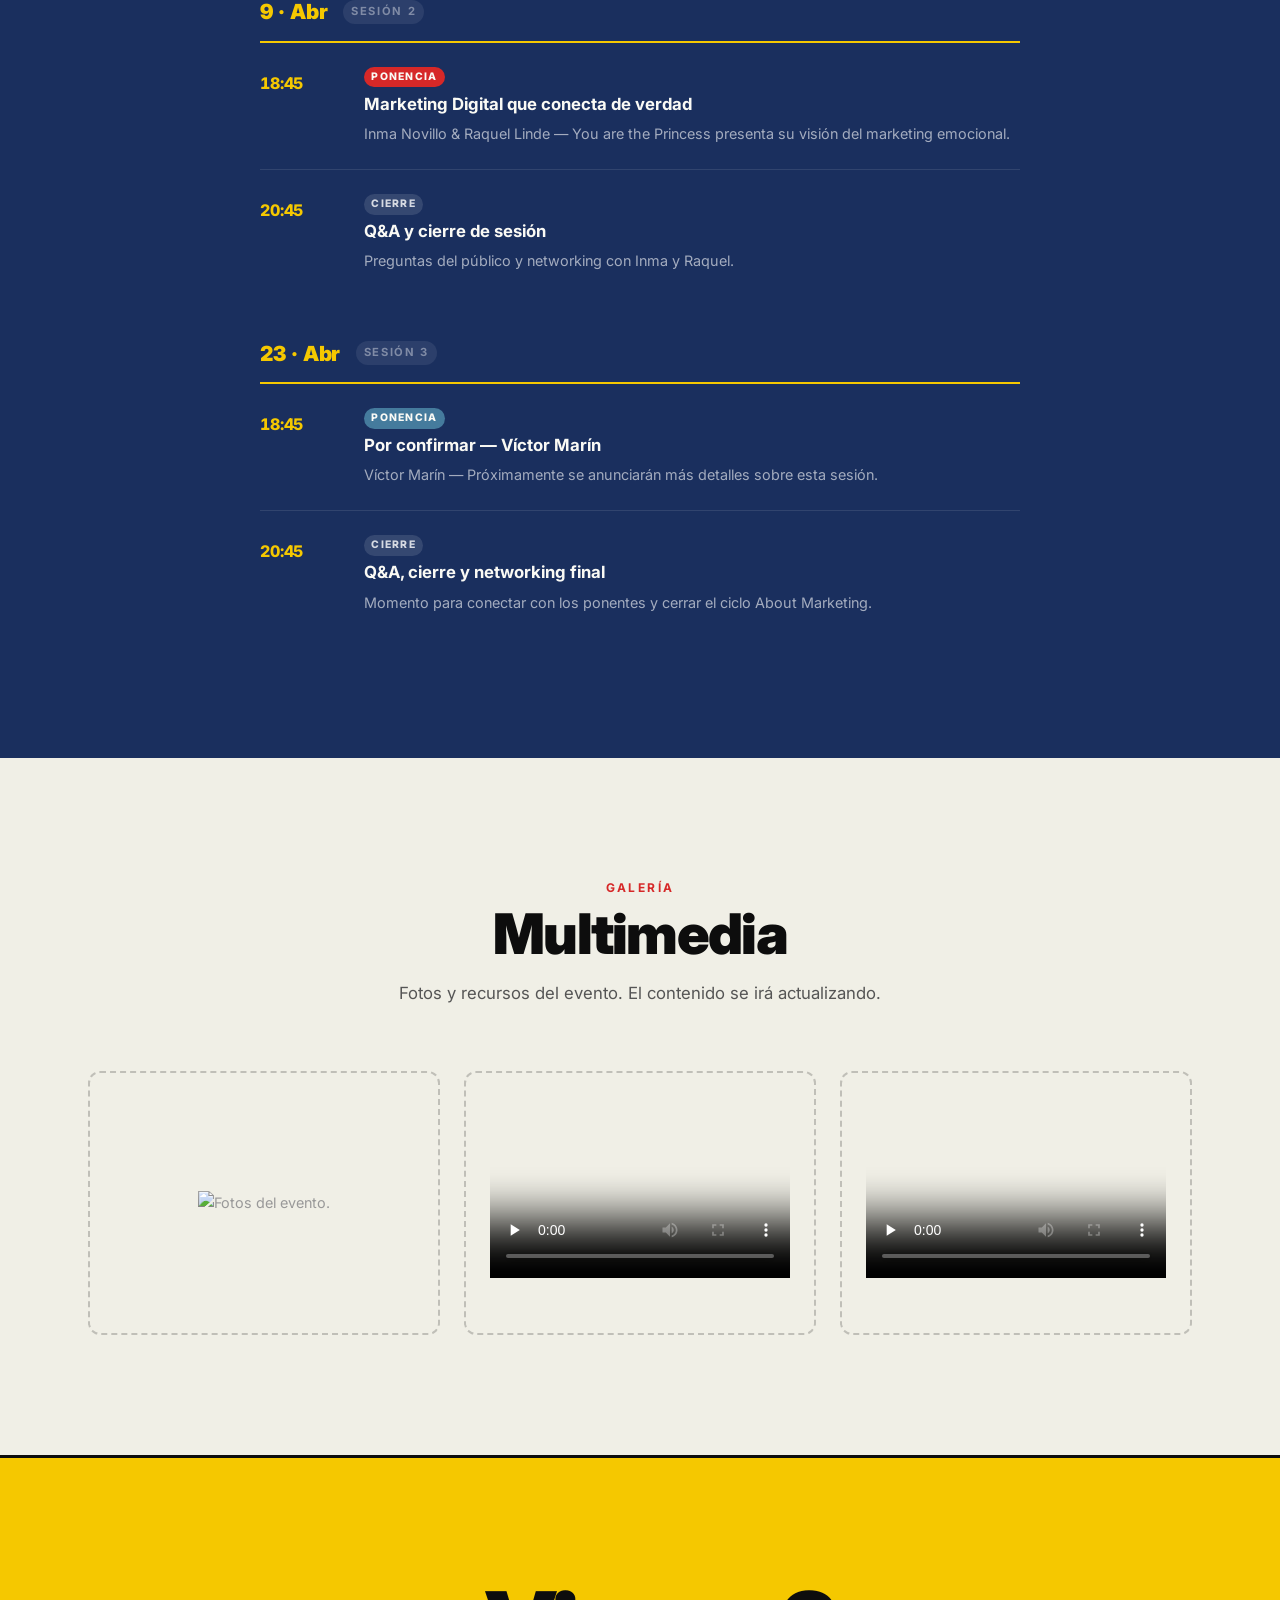
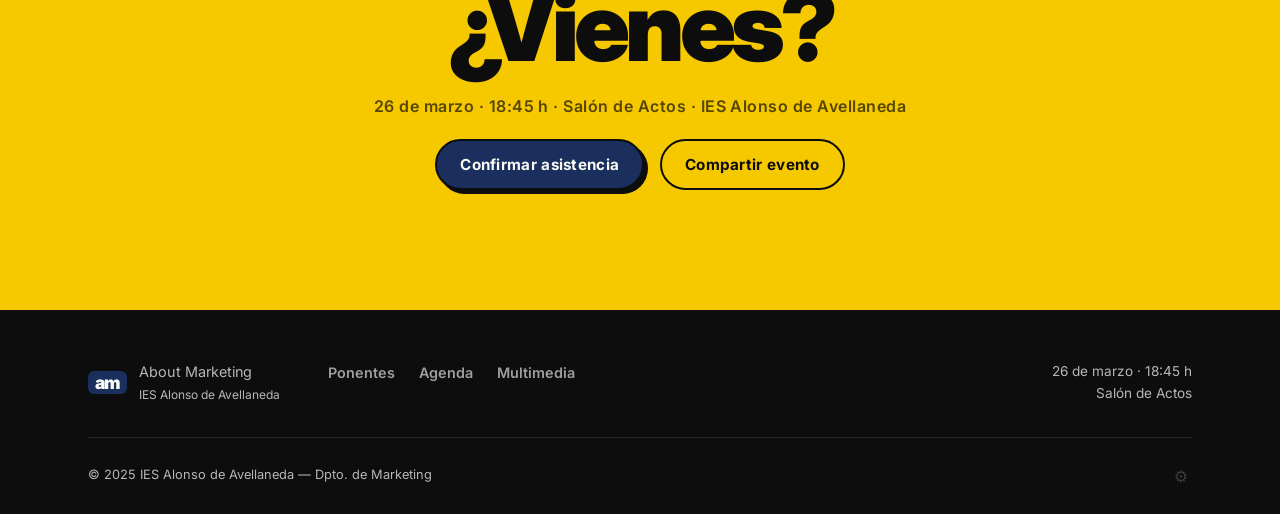
==== commit 139c0b34: "Enlace a google" ====
--- a/index.html
+++ b/index.html
@@ -9,6 +9,7 @@
   <link rel="preconnect" href="https://fonts.gstatic.com" crossorigin />
   <link href="https://fonts.googleapis.com/css2?family=Inter:wght@300;400;500;600;700;900&display=swap" rel="stylesheet" />
   <link rel="stylesheet" href="style.css" />
+  <meta name="google-site-verification" content="RsiyejaFfKiKKvlBrvzCXxJ1iUcRQRT7G8vYSHSc7zQ" />
 </head>
 <body>
 
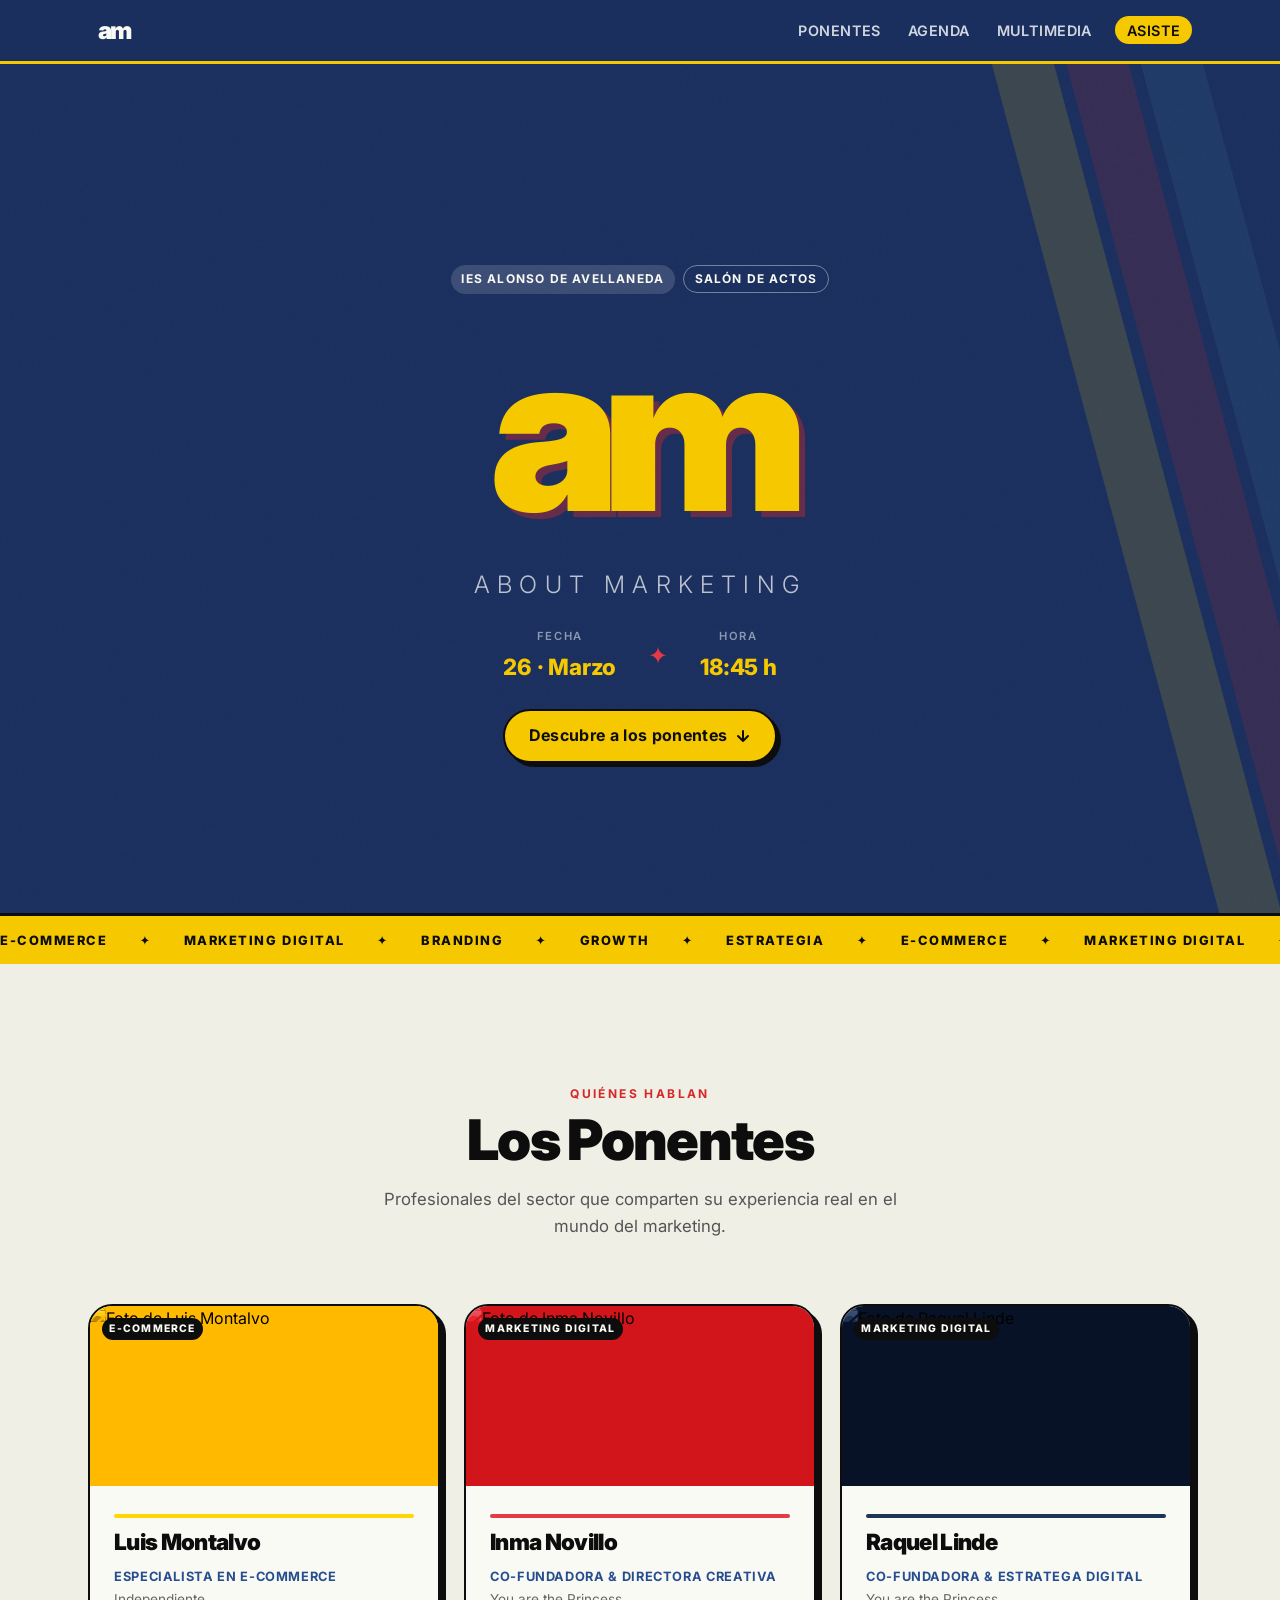
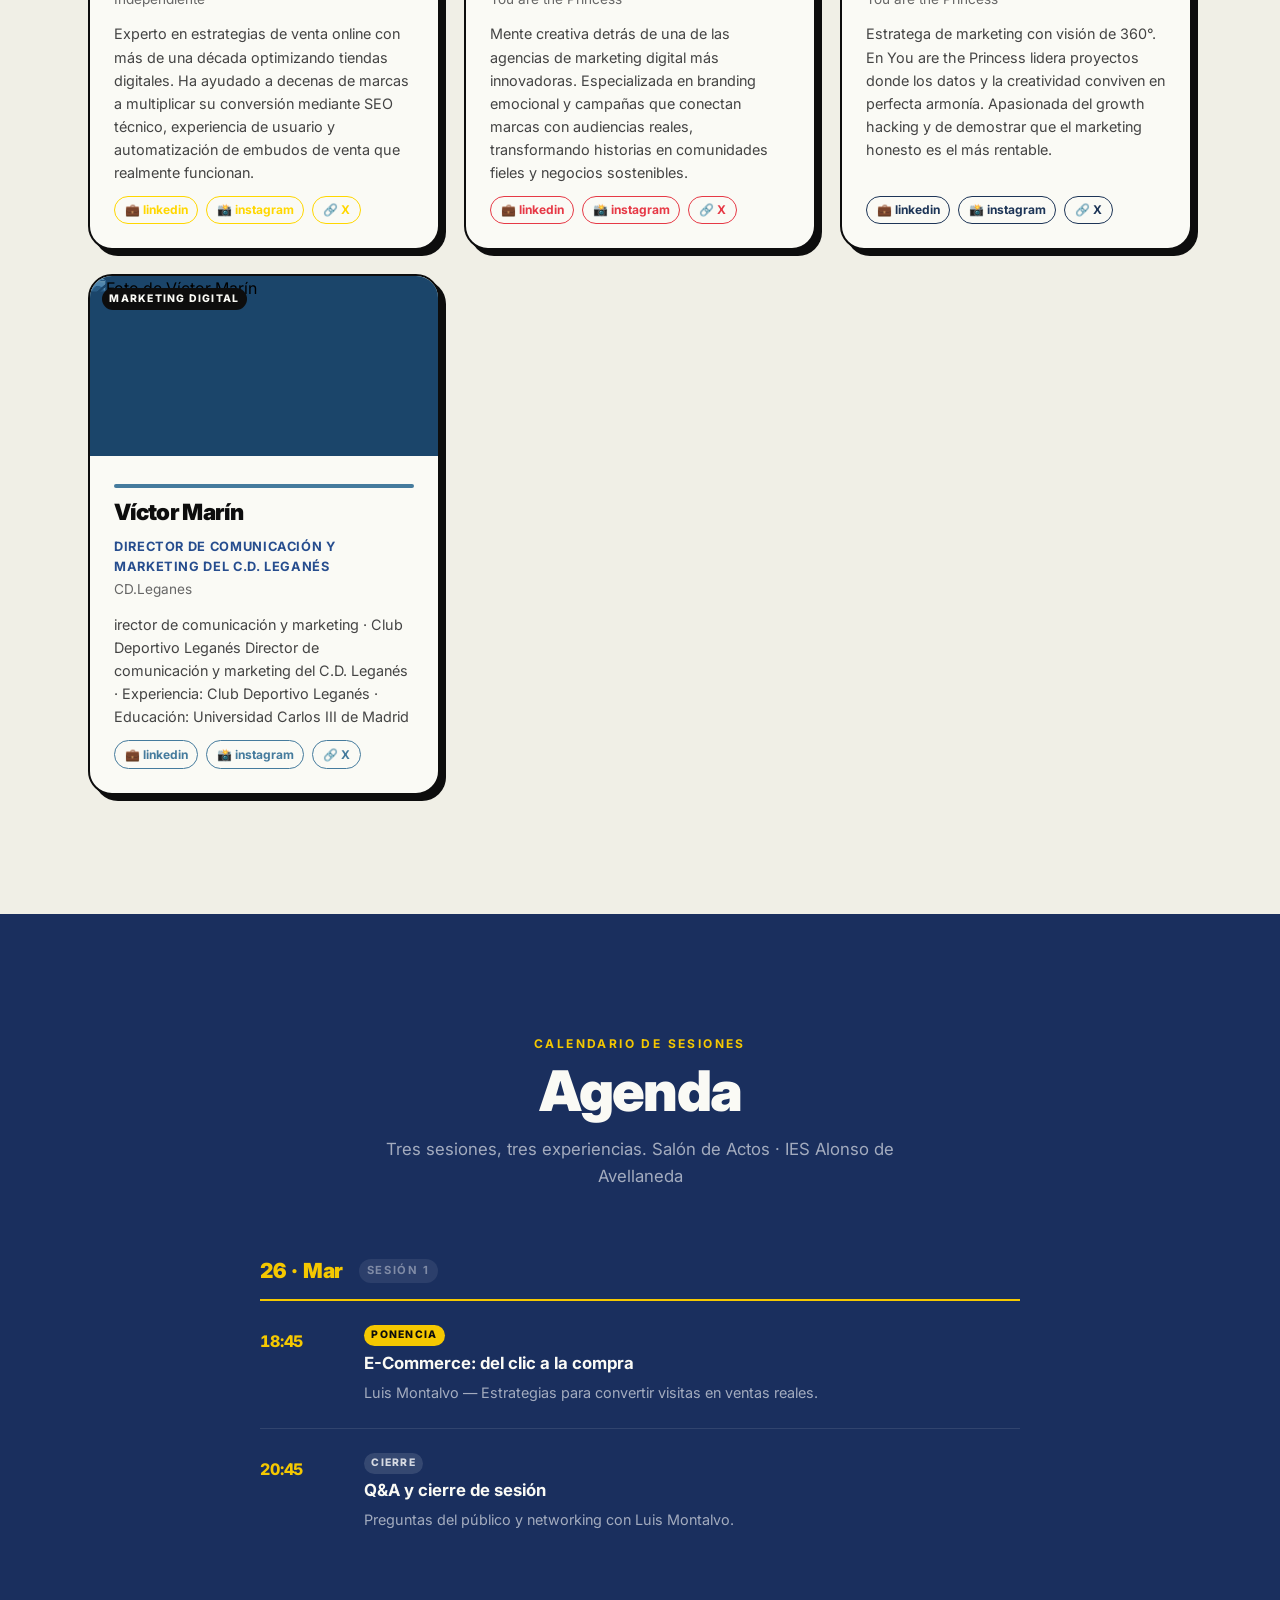
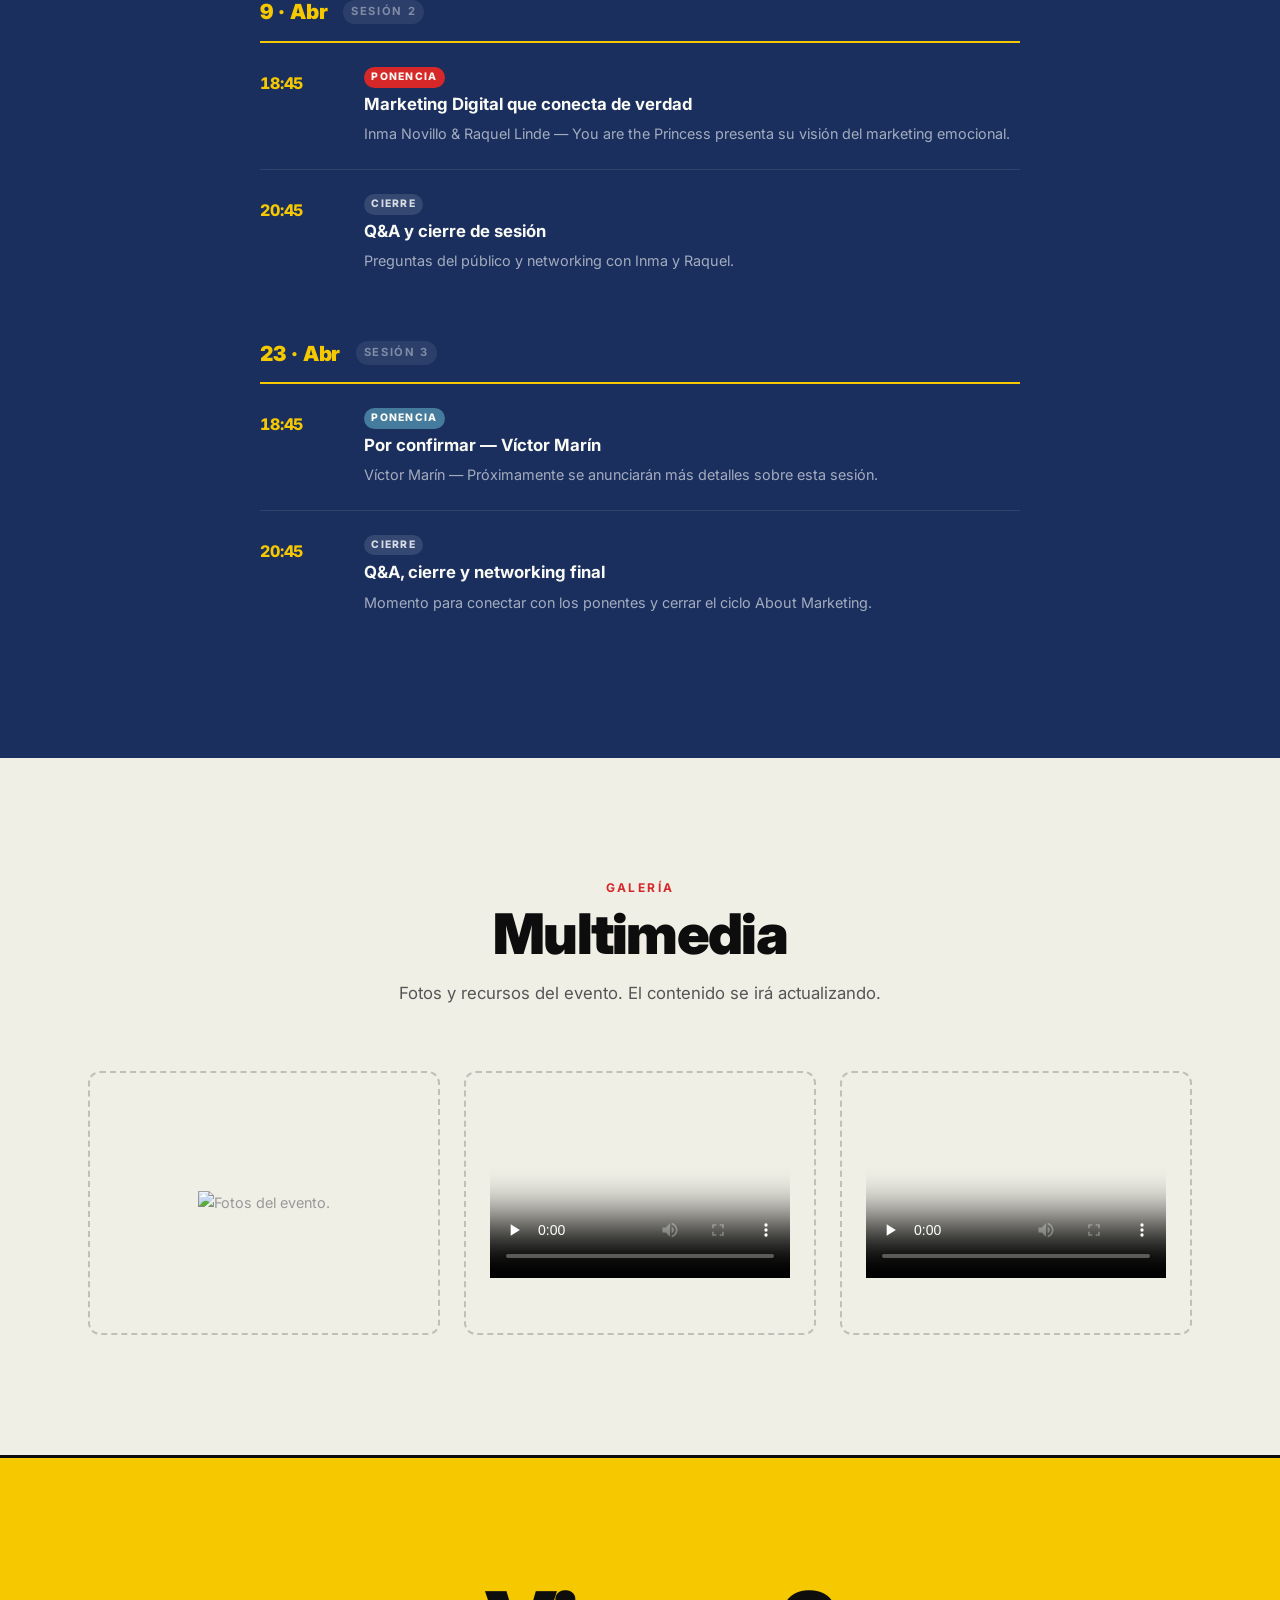
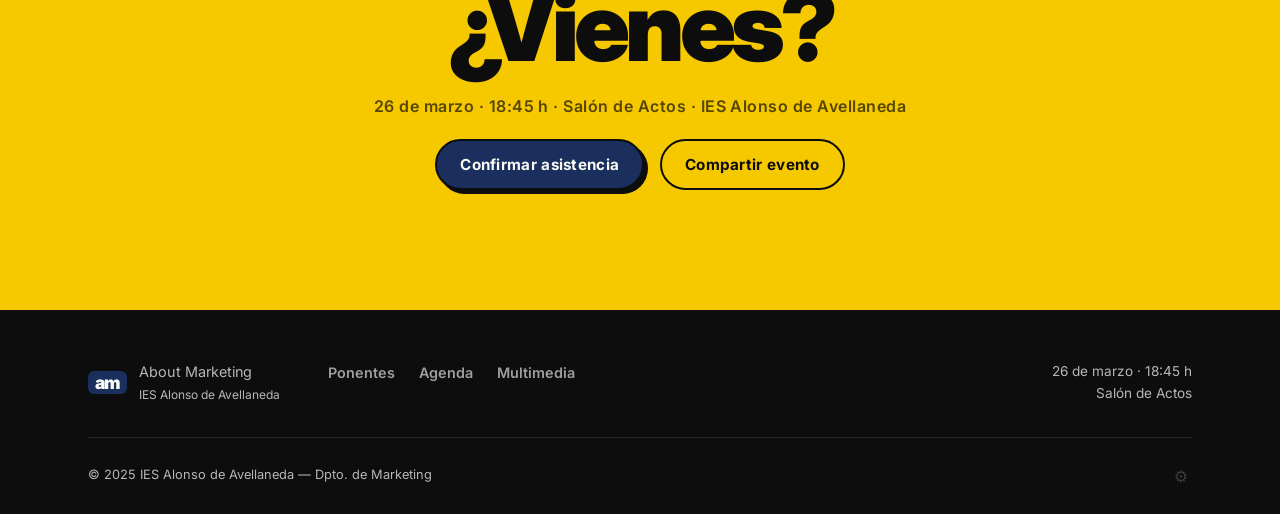
==== commit 93fb5815: "Intento2" ====
--- a/index.html
+++ b/index.html
@@ -10,9 +10,10 @@
   <link href="https://fonts.googleapis.com/css2?family=Inter:wght@300;400;500;600;700;900&display=swap" rel="stylesheet" />
   <link rel="stylesheet" href="style.css" />
   <meta name="google-site-verification" content="RsiyejaFfKiKKvlBrvzCXxJ1iUcRQRT7G8vYSHSc7zQ" />
+  <meta name="google-site-verification" content="RsiyejaFfKiKKvlBrvzCXxJ1iUcRQRT7G8vYSHSc7zQ" />
 </head>
 <body>
-
+<meta name="google-site-verification" content="RsiyejaFfKiKKvlBrvzCXxJ1iUcRQRT7G8vYSHSc7zQ" />
   <!-- ═══════════════════════════════ HEADER / NAV ═══════════════════════════════ -->
   <header class="site-header" id="site-header">
     <nav class="nav-container">
